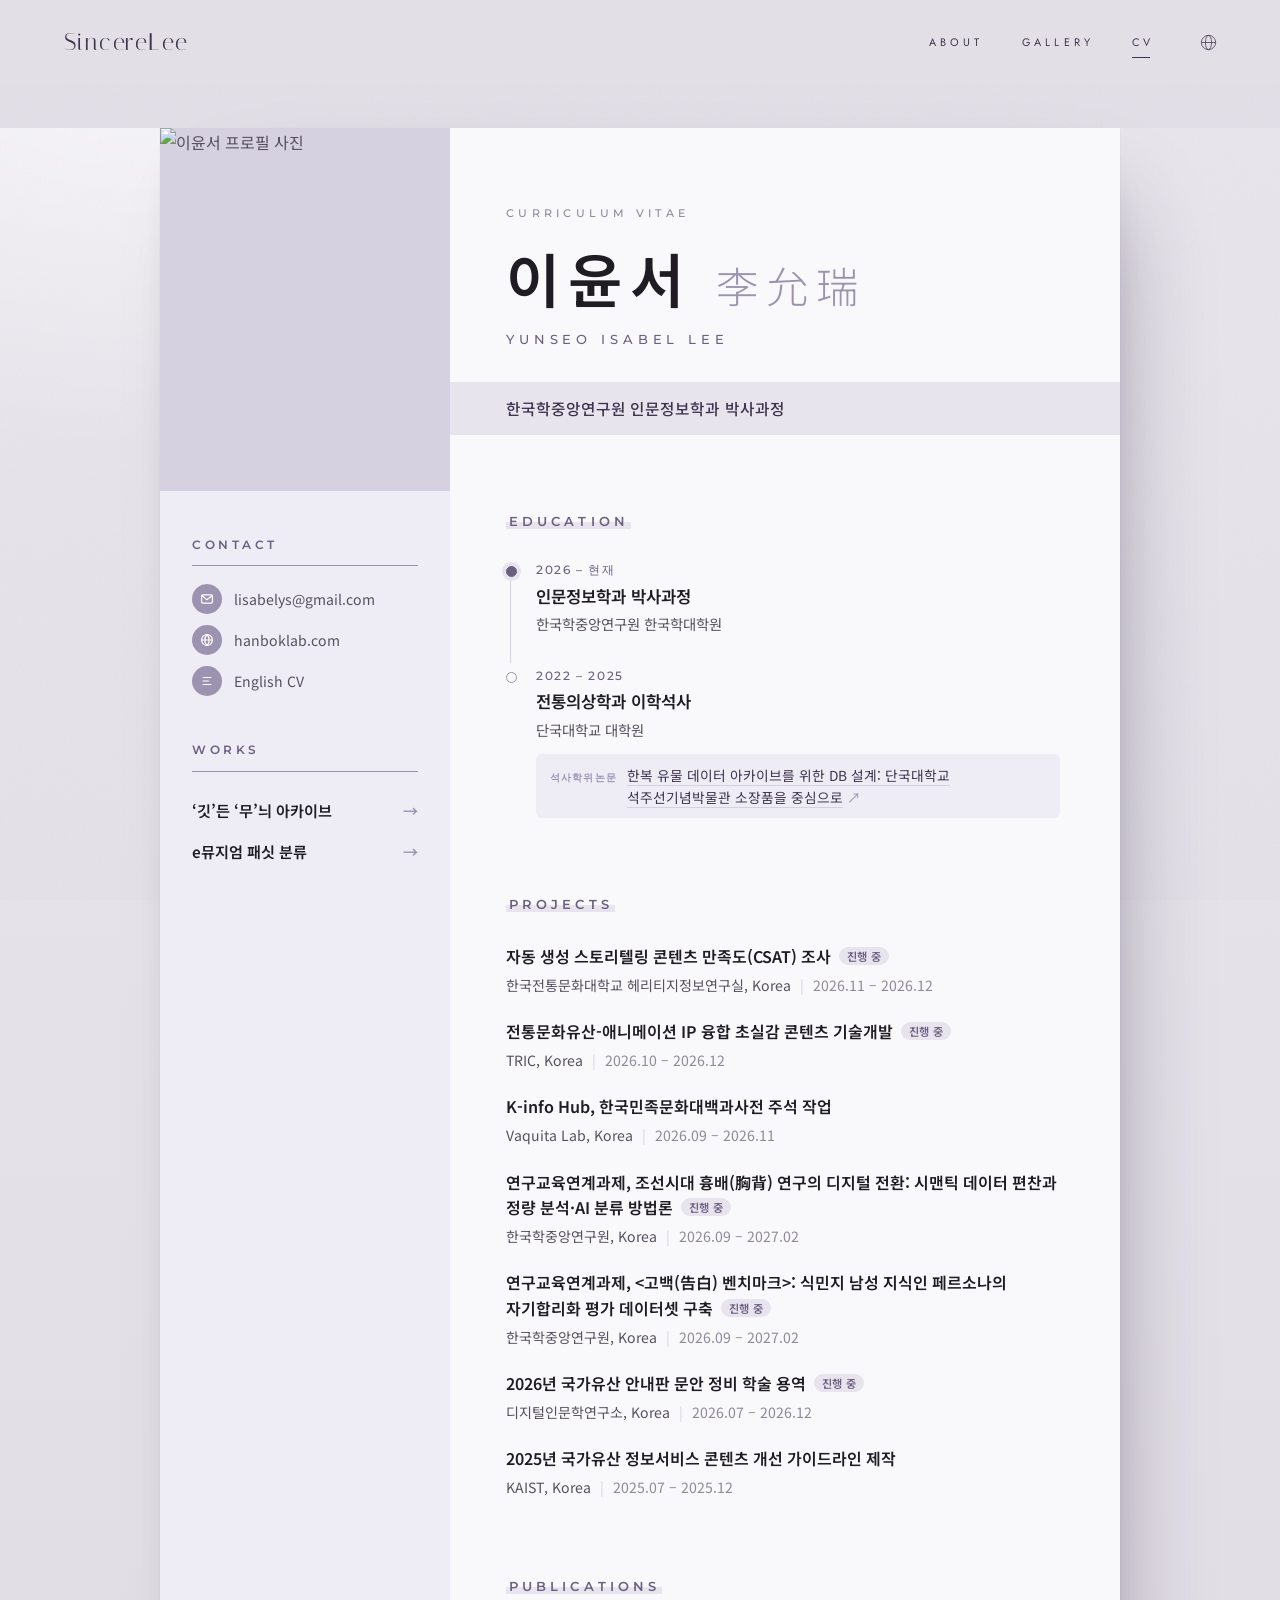
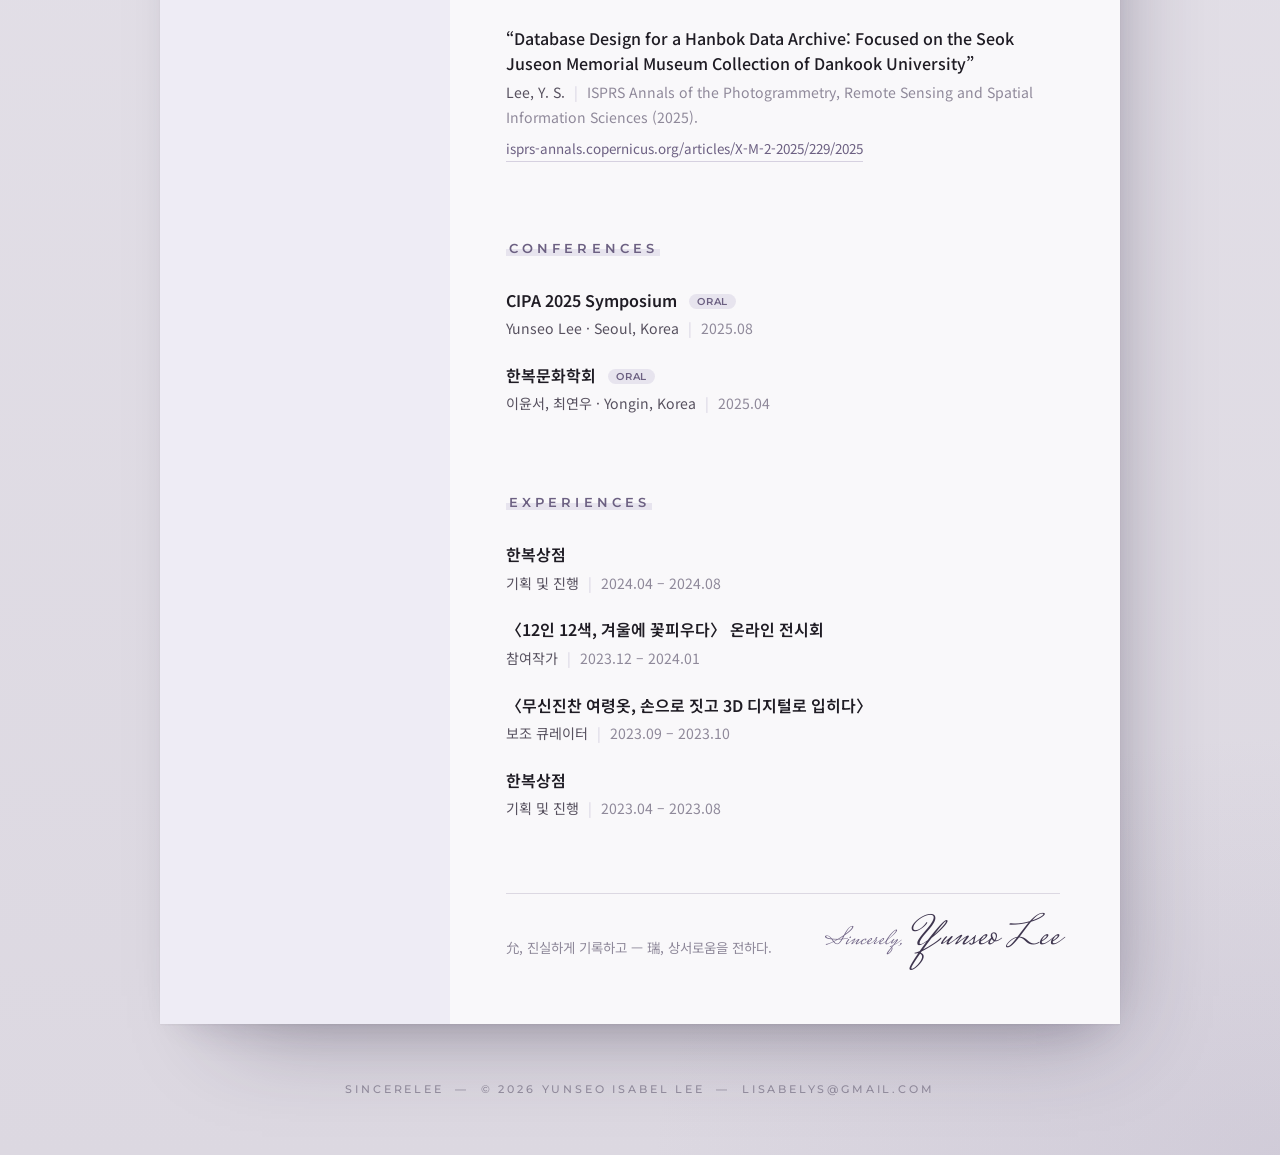
==== cv/index.html @ d9178bb2 "CV: add Education section; update English subtitle - New Education timeline above Projects on both C" ====
<!DOCTYPE html>
<html lang="ko">
<head>
  <meta charset="UTF-8">
  <meta name="viewport" content="width=device-width, initial-scale=1.0">
  <title>Yunseo Isabel Lee — CV</title>
  <link rel="preconnect" href="https://fonts.googleapis.com">
  <link rel="preconnect" href="https://fonts.gstatic.com" crossorigin>
  <link href="https://fonts.googleapis.com/css2?family=Italiana&family=Jost:wght@400;500&family=Montserrat:wght@500;600&family=Mrs+Saint+Delafield&family=Noto+Sans+KR:wght@300..700&family=Playfair+Display:wght@500&display=swap" rel="stylesheet">
  <link rel="stylesheet" href="https://cdn.jsdelivr.net/gh/orioncactus/pretendard@v1.3.9/dist/web/variable/pretendardvariable-dynamic-subset.min.css">
  <link rel="stylesheet" href="/assets/site-header.css?v=3">
  <link rel="stylesheet" href="/assets/lang-menu.css?v=2">
  <script src="/assets/site-header.js?v=2" defer></script>
  <style>
    /* ── Draft 8 · Ice Sheet ─────────────────────────────
       layout from 7 (sidebar, band, signature) · colour from 2: ICE #EEECF5 #9C93B1 #6C6082 #3E354E + mono ink · colour portrait
       framing from 2 (one sheet centred on a wall, breathing room left and right)
       Gothic type throughout; Korean + Hanja name leads (EN CV lives at /en/cv) */
    :root {
      --wall: #e3e0e8;
      --sheet: #f9f8fa;
      --frost: #eeecf5;
      --band: #e7e4ee;
      --mist: #d6d1e0;
      --haze: #9c93b1;
      --slate: #6c6082;
      --deep: #3e354e;
      --ink: #1f1c24;
      --text: #57515f;
      --muted: #8f899a;
      --line: #dcd8e2;
      --kr: "Pretendard Variable", Pretendard, "Noto Sans KR", "Apple SD Gothic Neo", "Malgun Gothic", sans-serif;
      --label: "Montserrat", "Pretendard Variable", Pretendard, sans-serif;
      --main-l: 56px;
      --main-r: 60px;
    }
    * { box-sizing: border-box; }
    html { -webkit-text-size-adjust: 100%; background: var(--wall); }
    body {
      margin: 0; min-height: 100vh;
      font-family: var(--kr); color: var(--text); line-height: 1.75;
      background:
        radial-gradient(1100px 700px at 12% -5%, rgba(255, 255, 255, 0.8), rgba(255, 255, 255, 0) 65%),
        radial-gradient(900px 600px at 100% 100%, rgba(156, 147, 177, 0.18), rgba(156, 147, 177, 0) 70%),
        linear-gradient(180deg, #e9e6ed 0%, #dcd8e1 100%);
      background-repeat: no-repeat;
      background-color: var(--wall);
      -webkit-font-smoothing: antialiased;
    }
    body::before { /* soft plaster grain */
      content: ""; position: fixed; inset: 0; z-index: 0; pointer-events: none;
      opacity: 0.3; mix-blend-mode: multiply;
      background-image: url("data:image/svg+xml,%3Csvg xmlns='http://www.w3.org/2000/svg' width='220' height='220'%3E%3Cfilter id='n'%3E%3CfeTurbulence type='fractalNoise' baseFrequency='.9' numOctaves='2' stitchTiles='stitch'/%3E%3CfeColorMatrix values='0 0 0 0 .55 0 0 0 0 .52 0 0 0 0 .6 0 0 0 .22 0'/%3E%3C/filter%3E%3Crect width='100%25' height='100%25' filter='url(%23n)'/%3E%3C/svg%3E");
    }
    a { color: inherit; text-decoration: none; }

    /* sheet */
    .sheet {
      position: relative; z-index: 1;
      max-width: 960px; margin: 128px auto 56px;
      background: var(--sheet);
      box-shadow:
        0 1px 2px rgba(31, 28, 36, 0.05),
        0 18px 40px -24px rgba(46, 38, 62, 0.22),
        30px 44px 90px -40px rgba(46, 38, 62, 0.38);
    }
    .grid { display: grid; grid-template-columns: 290px minmax(0, 1fr); }

    /* sidebar */
    .side { background: var(--frost); }
    .photo { margin: 0; background: var(--mist); overflow: hidden; }
    .photo img {
      display: block; width: 100%; aspect-ratio: 4 / 5;
      object-fit: cover; object-position: center 20%;
      filter: saturate(0.92);
      transition: transform .8s ease;
    }
    .photo:hover img { transform: scale(1.02); }
    .side-inner { padding: 44px 32px 56px; }
    .s-sec + .s-sec { margin-top: 44px; }
    .s-h {
      margin: 0 0 18px; padding-bottom: 10px;
      border-bottom: 1px solid var(--haze);
      font-family: var(--label); font-weight: 600; font-size: 0.74rem; letter-spacing: 0.3em; text-transform: uppercase; color: var(--slate);
    }
    .contact { list-style: none; margin: 0; padding: 0; }
    .contact li + li { margin-top: 11px; }
    .contact a { display: flex; align-items: center; gap: 12px; font-size: 0.88rem; color: var(--text); transition: color .2s ease; }
    .contact a:hover { color: var(--ink); }
    .ico { flex: 0 0 auto; width: 30px; height: 30px; border-radius: 50%; display: grid; place-items: center; background: var(--haze); color: #fff; transition: background .2s ease; }
    .contact a:hover .ico { background: var(--slate); }
    .ico svg { width: 14px; height: 14px; }

    .works { list-style: none; margin: 0; padding: 0; }
    .works a {
      display: flex; justify-content: space-between; align-items: center; gap: 12px;
      padding: 7px 0; font-size: 0.95rem; font-weight: 600; color: var(--ink);
    }
    .works a i { font-style: normal; color: var(--haze); transition: transform .2s ease, color .2s ease; }
    .works a:hover i { transform: translateX(4px); color: var(--slate); }

    .s-item + .s-item { margin-top: 18px; }
    .s-item h3 { margin: 0; font-size: 0.94rem; font-weight: 600; color: var(--ink); }
    .s-item p { margin: 0; font-size: 0.85rem; color: var(--text); }
    .s-item .sm { color: var(--muted); font-size: 0.82rem; }

    /* main */
    .main { padding: 76px var(--main-r) 64px var(--main-l); min-width: 0; }
    .kicker { margin: 0 0 20px; font-family: var(--label); font-weight: 500; font-size: 0.7rem; letter-spacing: 0.38em; text-transform: uppercase; color: var(--muted); }
    .name {
      margin: 0;
      display: flex; flex-wrap: wrap; align-items: baseline; column-gap: 0.4em;
      font-size: clamp(2.5rem, 4.6vw, 4.1rem); line-height: 1.15; letter-spacing: 0.14em;
    }
    .name span { display: inline-block; }
    .name .ko { font-weight: 600; color: var(--ink); }
    .name .hanja { font-family: "Noto Sans KR", var(--kr); font-weight: 300; font-size: 0.72em; letter-spacing: 0.18em; color: var(--haze); }
    .en { margin: 18px 0 0; font-family: var(--label); font-weight: 500; font-size: 0.8rem; letter-spacing: 0.38em; text-transform: uppercase; color: var(--slate); }
    .band {
      margin: 30px calc(-1 * var(--main-r)) 0 calc(-1 * var(--main-l));
      padding: 13px var(--main-r) 13px var(--main-l);
      background: var(--band);
      font-size: 0.98rem; font-weight: 500; letter-spacing: 0.06em; color: var(--deep);
    }

    .m-sec { margin-top: 60px; }
    .m-h { margin: 0 0 24px; }
    .m-h span {
      font-family: var(--label); font-weight: 600; font-size: 0.8rem; letter-spacing: 0.32em; text-transform: uppercase; color: var(--slate);
      background: linear-gradient(transparent 55%, var(--band) 55%);
      padding: 0 2px 0 3px;
    }
    .entry + .entry { margin-top: 22px; }
    .entry h3 { margin: 0; font-size: 1rem; font-weight: 600; line-height: 1.6; color: var(--ink); word-break: keep-all; }
    .entry .meta { margin: 3px 0 0; font-size: 0.88rem; color: var(--muted); }
    .entry .meta b { font-weight: 400; color: var(--text); }
    .entry .meta i { font-style: normal; margin: 0 9px; color: var(--mist); }
    .entry.now h3::after, .entry .tag {
      margin-left: 8px; padding: 1px 8px; border-radius: 999px;
      background: var(--band); color: var(--slate);
      font-size: 0.7rem; font-weight: 600; letter-spacing: 0.02em; vertical-align: 2px;
    }
    .entry.now h3::after { content: "진행 중"; }
    .entry .tag { font-family: var(--label); letter-spacing: 0.08em; text-transform: uppercase; font-size: 0.64rem; }
    .entry .pt { font-weight: 500; }
    .entry .link {
      display: inline-block; margin-top: 8px; font-size: 0.84rem; color: var(--slate);
      border-bottom: 1px solid var(--mist); overflow-wrap: anywhere;
      transition: color .2s ease, border-color .2s ease;
    }
    .entry .link:hover { color: var(--deep); border-bottom-color: var(--deep); }

    /* education: a quiet timeline — year label, degree, school, thesis */
    .edu { margin: 0; padding: 0; list-style: none; }
    .edu-item { position: relative; padding: 0 0 30px 30px; }
    .edu-item:last-child { padding-bottom: 0; }
    .edu-item::before { /* dot */
      content: ""; position: absolute; left: 0; top: 5px;
      width: 9px; height: 9px; border-radius: 50%;
      background: var(--sheet); border: 1.5px solid var(--haze);
    }
    .edu-item.now::before { background: var(--slate); border-color: var(--slate); box-shadow: 0 0 0 4px var(--band); }
    .edu-item:not(:last-child)::after { /* rail to the next dot */
      content: ""; position: absolute; left: 4px; top: 19px; bottom: 4px; width: 1px; background: var(--mist);
    }
    .edu-yr { margin: 0; font-family: var(--label); font-weight: 500; font-size: 0.72rem; letter-spacing: 0.14em; line-height: 1.6; color: var(--slate); }
    .edu-item h3 { margin: 4px 0 0; font-size: 1.04rem; font-weight: 600; line-height: 1.55; color: var(--ink); word-break: keep-all; }
    .edu-item .school { margin: 2px 0 0; font-size: 0.9rem; color: var(--text); }
    .edu-item .thesis {
      display: flex; align-items: baseline; gap: 10px;
      margin: 12px 0 0; padding: 10px 14px; border-radius: 6px;
      background: var(--frost); font-size: 0.86rem; line-height: 1.6;
    }
    .edu-item .thesis small {
      flex: none; font-family: var(--label); font-weight: 600; font-size: 0.6rem; letter-spacing: 0.12em; text-transform: uppercase; color: var(--haze);
    }
    .edu-item .thesis a {
      color: var(--deep); word-break: keep-all; overflow-wrap: anywhere;
      text-decoration: underline; text-decoration-color: var(--mist); text-decoration-thickness: 1px; text-underline-offset: 4px;
      transition: color .2s ease, text-decoration-color .2s ease;
    }
    .edu-item .thesis a:hover { color: var(--ink); text-decoration-color: var(--deep); }
    .edu-item .thesis a i { display: inline-block; font-style: normal; margin-left: 4px; color: var(--haze); }

    .sign {
      display: flex; justify-content: space-between; align-items: flex-end; gap: 20px; flex-wrap: wrap;
      margin-top: 72px; padding-top: 24px; border-top: 1px solid var(--line);
    }
    .sign p { margin: 0; font-size: 0.84rem; color: var(--muted); }
    .script { font-family: "Mrs Saint Delafield", cursive; font-size: 2.6rem; line-height: 1; color: var(--deep); }
    .script small { margin-right: 8px; font-size: 0.6em; color: var(--slate); }

    .footer {
      position: relative; z-index: 1; padding: 0 24px 56px; text-align: center;
      font-family: var(--label); font-size: 0.68rem; font-weight: 500; letter-spacing: 0.26em; text-transform: uppercase; color: var(--muted);
    }
    .footer a:hover { color: var(--ink); }

    @media (prefers-reduced-motion: no-preference) {
      .sheet { animation: lift 1s cubic-bezier(.2,.7,.2,1) both; }
      .name span, .en, .band { animation: rise .9s cubic-bezier(.2,.7,.2,1) both; }
      .name .ko { animation-delay: .25s; }
      .name .hanja { animation-delay: .33s; }
      .en { animation-delay: .41s; }
      .band { animation-delay: .49s; }
      @keyframes lift { from { opacity: 0; transform: translateY(24px); } to { opacity: 1; transform: none; } }
      @keyframes rise { from { opacity: 0; transform: translateY(14px); } to { opacity: 1; transform: none; } }
    }

    @media (max-width: 1100px) {
      .sheet { margin-left: 32px; margin-right: 32px; }
      .grid { grid-template-columns: 270px minmax(0, 1fr); }
      :root { --main-l: 44px; --main-r: 44px; }
    }
    @media (max-width: 820px) {
      :root { --main-l: 24px; --main-r: 24px; }
      .sheet { margin: 80px 0 40px; box-shadow: none; }
      .grid { display: flex; flex-direction: column; }
      .side, .main { display: contents; }
      .photo {
        order: 1; overflow: visible;
        padding: 28px 24px 0;
        background: linear-gradient(var(--frost) 0 92px, transparent 92px);
      }
      .photo img {
        width: clamp(132px, 34vw, 200px); aspect-ratio: 4 / 5;
        border: 4px solid #fff;
        box-shadow: 0 16px 32px -18px rgba(46, 38, 62, 0.5);
      }
      .photo:hover img { transform: none; }
      .hero { order: 2; padding: 26px 24px 0; }
      .m-sec { order: 3; padding: 0 24px; margin-top: 52px; }
      .side-inner { order: 4; margin-top: 56px; padding: 44px 24px 48px; background: var(--frost); }
      .sign { order: 5; margin: 0 24px 48px; }
    }
    @media (max-width: 560px) {
      .en { letter-spacing: 0.26em; }
      .band { font-size: 0.9rem; letter-spacing: 0.02em; }
      .entry .meta i { margin: 0 6px; }
      .edu-item .thesis { flex-direction: column; gap: 2px; }
      .script { font-size: 2.3rem; }
    }
    @media print {
      .nav, body::before { display: none; }
      body { background: #fff; }
      .sheet { margin: 0; box-shadow: none; }
    }
  </style>
</head>
<body>
  <nav class="nav theme-ice" id="nav" aria-label="주 메뉴">
    <a class="brand" href="/">SincereLee</a>
    <div class="nav-links">
      <a href="/#about">About</a>
      <a href="/gallery">Gallery</a>
      <a href="/cv" aria-current="page">CV</a>
      <div class="lang" id="lang">
        <button class="lang-btn" type="button" aria-haspopup="true" aria-expanded="false" aria-controls="langMenu" aria-label="언어 선택" title="언어 선택"><svg viewBox="0 0 20 20" fill="none" stroke="currentColor" stroke-width=".9" aria-hidden="true"><circle cx="10" cy="10" r="8.4"/><ellipse cx="10" cy="10" rx="3.6" ry="8.4"/><path d="M1.6 10h16.8"/></svg></button>
        <ul class="lang-menu" id="langMenu">
          <li><a href="/cv" lang="ko" hreflang="ko" aria-current="page">한국어<span class="dot" aria-hidden="true"></span></a></li>
          <li><a href="/en/cv" lang="en" hreflang="en">English</a></li>
        </ul>
      </div>
    </div>
  </nav>

  <main class="sheet">
    <div class="grid">
      <aside class="side">
        <figure class="photo"><img src="https://isabel.co.kr/profile.jpg" alt="이윤서 프로필 사진"></figure>

        <div class="side-inner">
          <section class="s-sec">
            <h2 class="s-h">Contact</h2>
            <ul class="contact">
              <li><a href="mailto:lisabelys@gmail.com">
                <span class="ico"><svg viewBox="0 0 16 16" fill="none" stroke="currentColor" stroke-width="1.4"><rect x="1.8" y="3.4" width="12.4" height="9.2" rx="1.4"/><path d="m2.4 4.4 5.6 4.4 5.6-4.4"/></svg></span>
                lisabelys@gmail.com</a></li>
              <li><a href="https://hanboklab.com/">
                <span class="ico"><svg viewBox="0 0 16 16" fill="none" stroke="currentColor" stroke-width="1.4"><circle cx="8" cy="8" r="6.2"/><path d="M1.8 8h12.4M8 1.8c1.8 1.9 2.6 3.9 2.6 6.2S9.8 12.3 8 14.2C6.2 12.3 5.4 10.3 5.4 8S6.2 3.7 8 1.8Z"/></svg></span>
                hanboklab.com</a></li>
              <li><a href="/en/cv">
                <span class="ico"><svg viewBox="0 0 16 16" fill="none" stroke="currentColor" stroke-width="1.4"><path d="M3 4h10M3 8h7M3 12h10"/></svg></span>
                English CV</a></li>
            </ul>
          </section>

          <section class="s-sec">
            <h2 class="s-h">Works</h2>
            <ul class="works">
              <li><a href="http://edu-omekas02.alab.kr/s/gitmu/page/about">‘깃’든 ‘무’늬 아카이브 <i>→</i></a></li>
              <li><a href="/emuseum-facet">e뮤지엄 패싯 분류 <i>→</i></a></li>
            </ul>
          </section>
        </div>
      </aside>

      <div class="main">
        <header class="hero">
          <p class="kicker">Curriculum Vitae</p>
          <h1 class="name"><span class="ko">이윤서</span><span class="hanja">李允瑞</span></h1>
          <p class="en">Yunseo Isabel Lee</p>
          <p class="band">한국학중앙연구원 인문정보학과 박사과정</p>
        </header>

        <section class="m-sec">
          <h2 class="m-h"><span>Education</span></h2>
          <ol class="edu">
            <li class="edu-item" data-period="2026-01/">
              <p class="edu-yr">2026 – 현재</p>
              <h3>인문정보학과 박사과정</h3>
              <p class="school">한국학중앙연구원 한국학대학원</p>
            </li>
            <li class="edu-item">
              <p class="edu-yr">2022 – 2025</p>
              <h3>전통의상학과 이학석사</h3>
              <p class="school">단국대학교 대학원</p>
              <p class="thesis"><small>석사학위논문</small><a href="https://www.riss.kr/link?id=T17183184">한복 유물 데이터 아카이브를 위한 DB 설계: 단국대학교 석주선기념박물관 소장품을 <span style="white-space:nowrap">중심으로<i>↗</i></span></a></p>
            </li>
          </ol>
        </section>

        <section class="m-sec">
          <h2 class="m-h"><span>Projects</span></h2>
          <div class="entry" data-period="2026-11/2026-12">
            <h3>자동 생성 스토리텔링 콘텐츠 만족도(CSAT) 조사</h3>
            <p class="meta"><b>한국전통문화대학교 헤리티지정보연구실, Korea</b><i>|</i>2026.11 – 2026.12</p>
          </div>
          <div class="entry" data-period="2026-10/2026-12">
            <h3>전통문화유산-애니메이션 IP 융합 초실감 콘텐츠 기술개발</h3>
            <p class="meta"><b>TRIC, Korea</b><i>|</i>2026.10 – 2026.12</p>
          </div>
          <div class="entry" data-period="2026-09/2026-11">
            <h3>K-info Hub, 한국민족문화대백과사전 주석 작업</h3>
            <p class="meta"><b>Vaquita Lab, Korea</b><i>|</i>2026.09 – 2026.11</p>
          </div>
          <div class="entry" data-period="2026-09/2027-02">
            <h3>연구교육연계과제, 조선시대 흉배(胸背) 연구의 디지털 전환: 시맨틱 데이터 편찬과 정량 <span style="white-space:nowrap">분석·AI</span> 분류 방법론</h3>
            <p class="meta"><b>한국학중앙연구원, Korea</b><i>|</i>2026.09 – 2027.02</p>
          </div>
          <div class="entry" data-period="2026-09/2027-02">
            <h3>연구교육연계과제, &lt;고백(告白) 벤치마크&gt;: 식민지 남성 지식인 페르소나의 자기합리화 평가 데이터셋 구축</h3>
            <p class="meta"><b>한국학중앙연구원, Korea</b><i>|</i>2026.09 – 2027.02</p>
          </div>
          <div class="entry" data-period="2026-07/2026-12">
            <h3>2026년 국가유산 안내판 문안 정비 학술 용역</h3>
            <p class="meta"><b>디지털인문학연구소, Korea</b><i>|</i>2026.07 – 2026.12</p>
          </div>
          <div class="entry" data-period="2025-07/2025-12">
            <h3>2025년 국가유산 정보서비스 콘텐츠 개선 가이드라인 제작</h3>
            <p class="meta"><b>KAIST, Korea</b><i>|</i>2025.07 – 2025.12</p>
          </div>
        </section>

        <section class="m-sec">
          <h2 class="m-h"><span>Publications</span></h2>
          <div class="entry">
            <h3 class="pt">“Database Design for a Hanbok Data Archive: Focused on the Seok Juseon Memorial Museum Collection of Dankook University”</h3>
            <p class="meta"><b>Lee, Y. S.</b><i>|</i>ISPRS Annals of the Photogrammetry, Remote Sensing and Spatial Information Sciences (2025).</p>
            <a class="link" href="https://isprs-annals.copernicus.org/articles/X-M-2-2025/229/2025/isprs-annals-X-M-2-2025-229-2025.html">isprs-annals.copernicus.org/<wbr>articles/<wbr>X-M-2-2025/<wbr>229/<wbr>2025</a>
          </div>
        </section>

        <section class="m-sec">
          <h2 class="m-h"><span>Conferences</span></h2>
          <div class="entry">
            <h3>CIPA 2025 Symposium <span class="tag">Oral</span></h3>
            <p class="meta"><b>Yunseo Lee · Seoul, Korea</b><i>|</i>2025.08</p>
          </div>
          <div class="entry">
            <h3>한복문화학회 <span class="tag">Oral</span></h3>
            <p class="meta"><b>이윤서, 최연우 · Yongin, Korea</b><i>|</i>2025.04</p>
          </div>
        </section>

        <section class="m-sec">
          <h2 class="m-h"><span>Experiences</span></h2>
          <div class="entry">
            <h3>한복상점</h3>
            <p class="meta"><b>기획 및 진행</b><i>|</i>2024.04 – 2024.08</p>
          </div>
          <div class="entry">
            <h3>〈12인 12색, 겨울에 꽃피우다〉 온라인 전시회</h3>
            <p class="meta"><b>참여작가</b><i>|</i>2023.12 – 2024.01</p>
          </div>
          <div class="entry">
            <h3>〈무신진찬 여령옷, 손으로 짓고 3D 디지털로 입히다〉</h3>
            <p class="meta"><b>보조 큐레이터</b><i>|</i>2023.09 – 2023.10</p>
          </div>
          <div class="entry">
            <h3>한복상점</h3>
            <p class="meta"><b>기획 및 진행</b><i>|</i>2023.04 – 2023.08</p>
          </div>
        </section>

        <div class="sign">
          <p>允, 진실하게 기록하고 — 瑞, 상서로움을 전하다.</p>
          <span class="script"><small>Sincerely,</small>Yunseo Lee</span>
        </div>
      </div>
    </div>
  </main>

  <footer class="footer">SincereLee &nbsp;—&nbsp; © 2026 Yunseo Isabel Lee &nbsp;—&nbsp; <a href="mailto:lisabelys@gmail.com">lisabelys@gmail.com</a></footer>

  <script>
    // data-period="YYYY-MM/YYYY-MM" (end left blank = Present).
    // Marks an entry "진행 중" when this month falls inside its period.
    (function () {
      var d = new Date(), now = d.getFullYear() * 12 + d.getMonth();
      function ym(s) { var p = s.split('-'); return +p[0] * 12 + (+p[1] - 1); }
      document.querySelectorAll('[data-period]').forEach(function (el) {
        var p = el.getAttribute('data-period').split('/');
        var start = ym(p[0]), end = p[1] ? ym(p[1]) : Infinity;
        if (start <= now && now <= end) el.classList.add('now');
      });
    })();
  </script>
</body>
</html>
---- assets/site-header.css ----
/* Site header — identical on every page: the same type (Italiana name, Jost menu), the same size,
   and the name, About · Gallery · CV and the globe (assets/lang-menu.css) in the same places.
   Only the colours follow the page:
     default       home: clear over the hero photos, white glass once they have scrolled past
     .theme-night  gallery: clear at first, navy glass once scrolled, cream lettering
     .theme-ice    CV: the CV's lavender bar throughout (no rule beneath), plum lettering
   .is-scrolled is set by assets/site-header.js. */
.nav {
  --h-ink: #161412;
  --h-glass: rgba(255, 255, 255, .9);
  --h-line: rgba(22, 20, 18, .14);
  --h-pad: clamp(20px, 5vw, 80px);
  --h-ease: cubic-bezier(.22, .61, .36, 1);
  position: fixed; inset: 0 0 auto; z-index: 50;
  display: flex; justify-content: space-between; align-items: center; gap: 24px;
  padding: 26px var(--h-pad);
  color: var(--h-ink);
  border-bottom: 1px solid transparent;
  transition: padding .5s var(--h-ease), background-color .5s var(--h-ease), border-color .5s var(--h-ease), color .5s var(--h-ease);
}
.nav.is-scrolled {
  padding-top: 14px; padding-bottom: 14px;
  background: var(--h-glass);
  -webkit-backdrop-filter: blur(14px) saturate(1.1); backdrop-filter: blur(14px) saturate(1.1);
  border-bottom-color: var(--h-line);
}
.nav a { color: inherit; text-decoration: none; }
.nav .brand {
  font-family: "Italiana", "Cormorant Garamond", Georgia, serif; font-weight: 400;
  font-size: 1.5rem; line-height: 1; letter-spacing: .06em;
  transition: opacity .5s var(--h-ease);
}
/* the home hero already shows the name, so the header's appears once the hero has scrolled past */
.nav.has-hero:not(.is-scrolled) .brand { opacity: 0; pointer-events: none; }
.nav-links { display: flex; align-items: center; gap: clamp(18px, 3vw, 44px); }
.nav-links a {
  position: relative; padding: 6px 0;
  font-family: "Jost", "Pretendard Variable", Pretendard, sans-serif; font-weight: 400;
  font-size: .68rem; line-height: 1.85; letter-spacing: .38em; text-transform: uppercase;
}
.nav-links a::after {
  content: ""; position: absolute; left: 0; right: .38em; bottom: 0; height: 1px; background: currentColor;
  transform: scaleX(0); transform-origin: right; transition: transform .6s var(--h-ease);
}
.nav-links a:hover::after, .nav-links a:focus-visible::after, .nav-links a[aria-current="page"]::after { transform: scaleX(1); transform-origin: left; }

/* gallery: navy glass, cream lettering */
.nav.theme-night {
  --h-ink: #f4efe7; --h-glass: rgba(11, 20, 36, .8); --h-line: rgba(198, 198, 232, .16);
  --lm-ink: #f4efe7; --lm-bg: rgba(21, 35, 59, .97); --lm-line: rgba(198, 198, 232, .16); --lm-hover: rgba(198, 198, 232, .12); --lm-shadow: rgba(0, 0, 0, .55);
}
/* CV: the lavender bar is there from the start; no rule beneath */
.nav.theme-ice {
  --h-ink: #3e354e; --h-glass: rgba(227, 224, 232, .72); --h-line: transparent;
  --lm-ink: #3e354e; --lm-bg: rgba(249, 248, 250, .97); --lm-line: rgba(62, 53, 78, .12); --lm-hover: #e7e4ee; --lm-shadow: rgba(46, 38, 62, .3);
  background: var(--h-glass);
  -webkit-backdrop-filter: blur(10px); backdrop-filter: blur(10px);
}

@media (max-width: 820px) {
  .nav { padding: 20px var(--h-pad); }
  /* on the home page the header sits over the hero photo at first */
  .nav.has-hero:not(.is-scrolled) { color: #fff; text-shadow: 0 1px 10px rgba(22, 20, 18, .35); }
}
@media (max-width: 520px) {
  .nav-links { gap: 16px; }
  .nav-links a { font-size: .62rem; letter-spacing: .26em; }
  .nav .brand { font-size: 1.2rem; }
}
@media (prefers-reduced-motion: reduce) {
  .nav, .nav .brand, .nav-links a::after { transition-duration: .01ms !important; }
}
@media print {
  .nav { display: none; }
}
---- assets/lang-menu.css ----
/* Language menu — the hairline globe and its dropdown, used in every page's header.
   Each page sets the menu's colours on its .nav with --lm-ink, --lm-bg, --lm-line, --lm-hover and --lm-shadow. */
.lang { position: relative; display: flex; align-items: center; }
.lang-btn { display: grid; place-items: center; width: 30px; height: 30px; margin: -6px -7px -6px 0; padding: 0; border: 0; background: none; color: inherit; cursor: pointer; }
.lang-btn svg { width: 17px; height: 17px; transition: transform .6s cubic-bezier(.22, .61, .36, 1); }
.lang-btn:hover svg, .lang.is-open .lang-btn svg { transform: rotate(-20deg); }
.lang-menu {
  position: absolute; top: calc(100% + 14px); right: -12px; z-index: 1; min-width: 140px;
  margin: 0; padding: 8px 0; list-style: none;
  background: var(--lm-bg, rgba(255, 255, 255, .97)); border: 1px solid var(--lm-line, rgba(22, 20, 18, .14));
  box-shadow: 0 18px 40px -24px var(--lm-shadow, rgba(22, 20, 18, .35));
  color: var(--lm-ink, #161412); text-shadow: none;
  opacity: 0; visibility: hidden; transform: translateY(-6px);
  transition: opacity .35s cubic-bezier(.22, .61, .36, 1), transform .35s cubic-bezier(.22, .61, .36, 1), visibility 0s linear .35s;
}
.lang.is-open .lang-menu { opacity: 1; visibility: visible; transform: none; transition: opacity .35s cubic-bezier(.22, .61, .36, 1), transform .35s cubic-bezier(.22, .61, .36, 1), visibility 0s; }
.nav-links .lang-menu a {
  display: flex; align-items: center; justify-content: space-between; gap: 18px;
  padding: 9px 18px; border: 0;
  font-family: "Pretendard Variable", Pretendard, "Noto Sans KR", "Apple SD Gothic Neo", sans-serif;
  font-size: .82rem; font-weight: 400; line-height: 1.6; letter-spacing: .04em; text-transform: none;
  color: inherit; transition: background-color .3s ease;
}
.nav-links .lang-menu a::after { content: none; }
.nav-links .lang-menu a:hover, .nav-links .lang-menu a:focus-visible { background: var(--lm-hover, #ebe2d7); color: inherit; outline: none; }
.lang-menu .dot { width: 5px; height: 5px; border-radius: 50%; background: currentColor; }
@media (prefers-reduced-motion: reduce) {
  .lang-btn svg, .lang-menu { transition-duration: .01ms !important; }
}
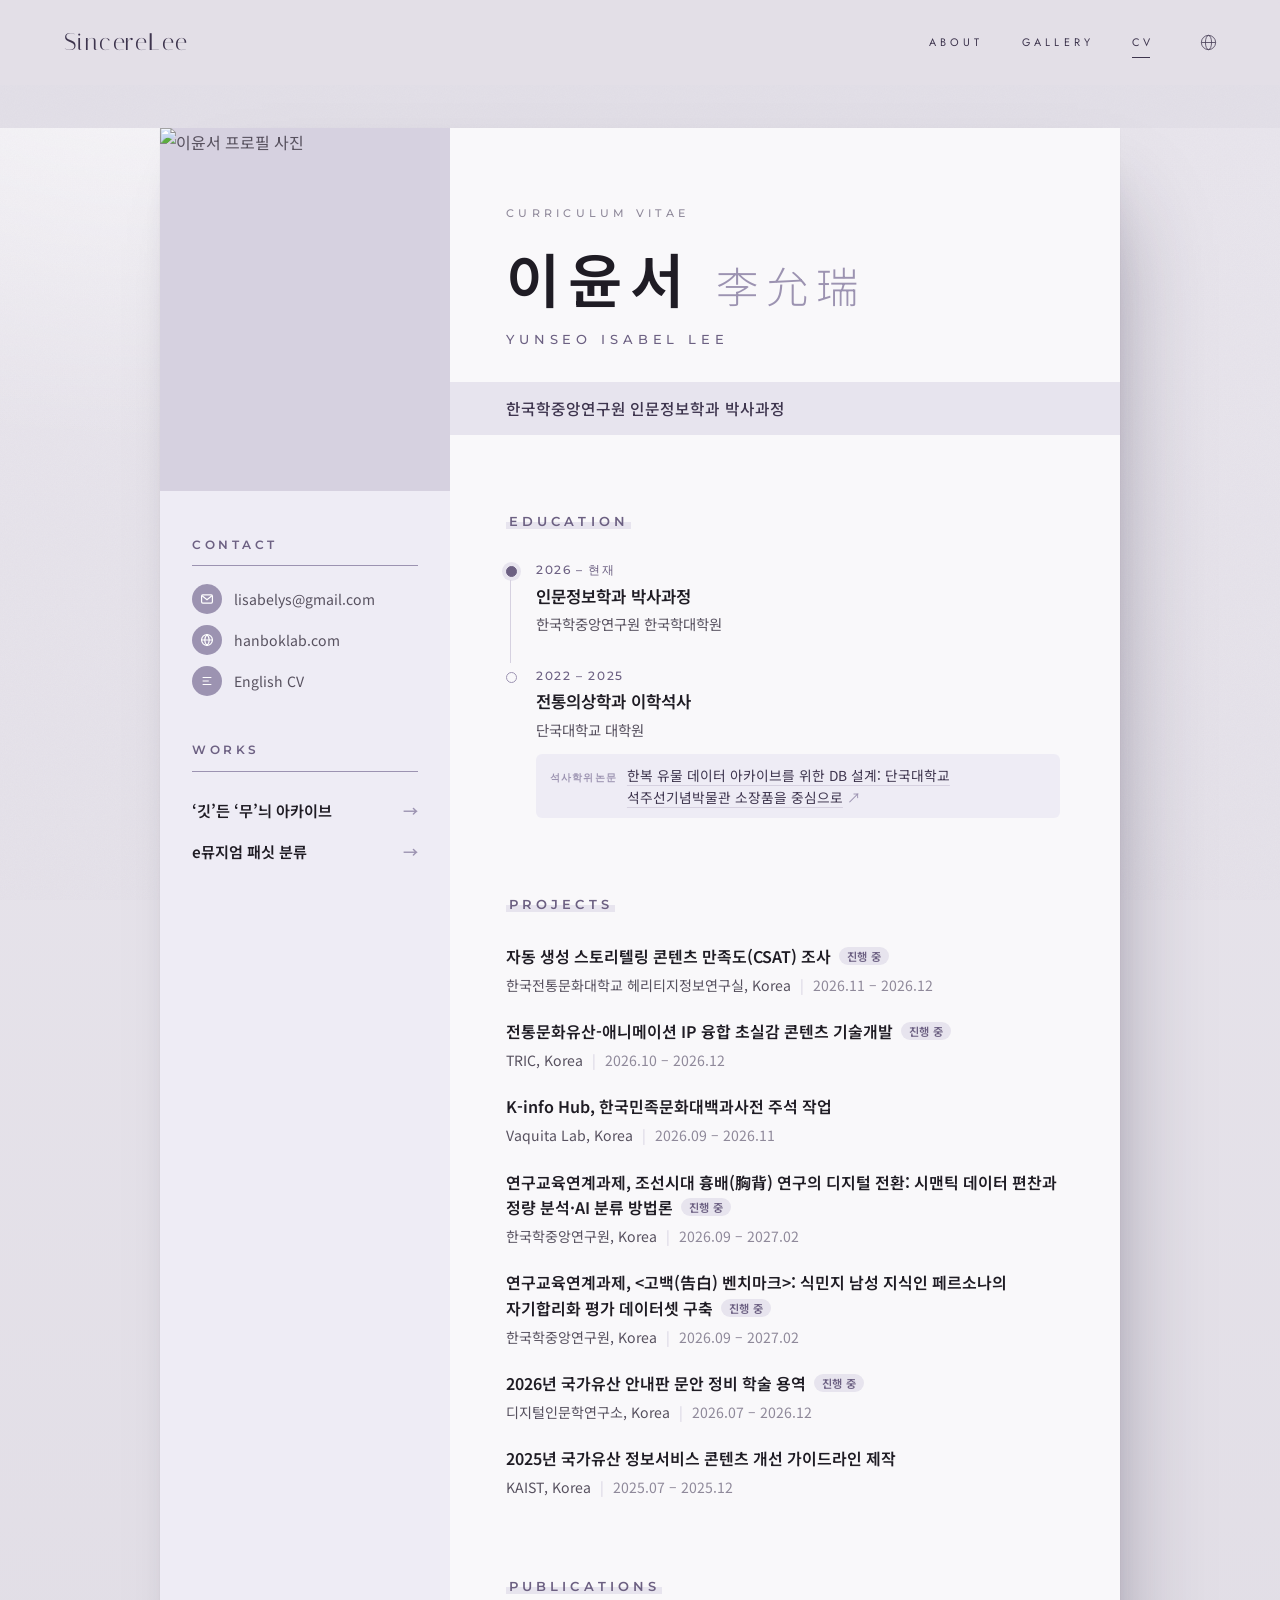
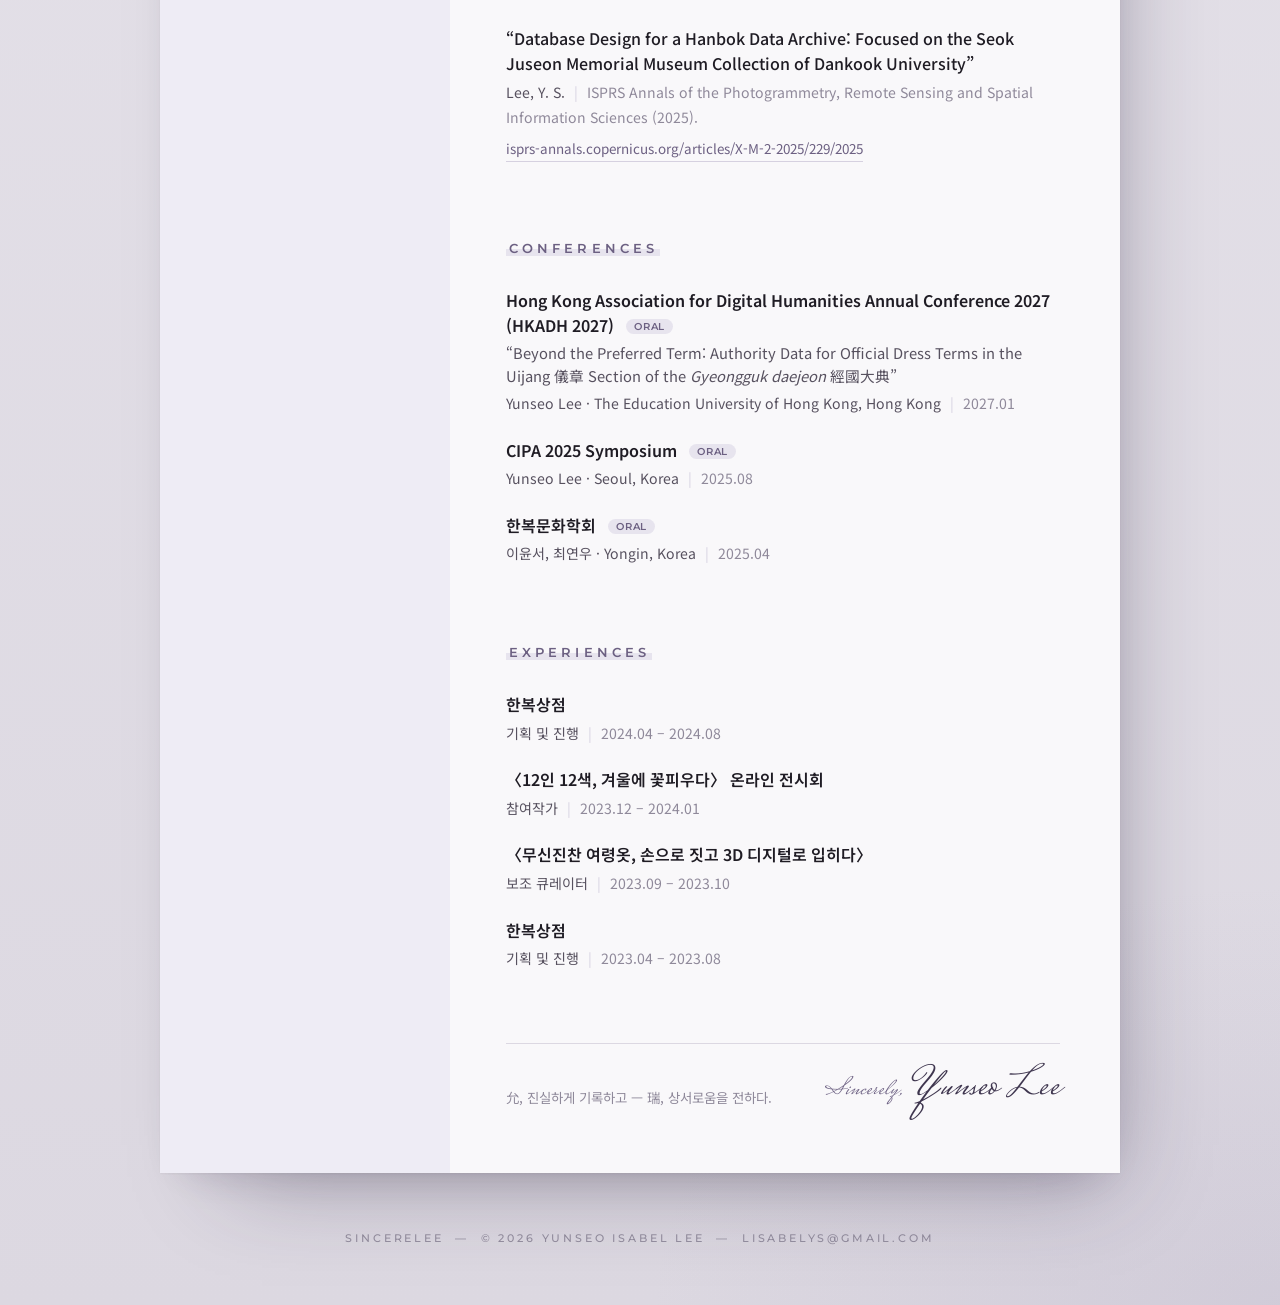
==== commit ed3503ea: "CV: add HKADH 2027 oral presentation to Conferences Lists the accepted paper "Beyond the Preferred T" ====
--- a/cv/index.html
+++ b/cv/index.html
@@ -143,6 +143,8 @@
     .entry.now h3::after { content: "진행 중"; }
     .entry .tag { font-family: var(--label); letter-spacing: 0.08em; text-transform: uppercase; font-size: 0.64rem; }
     .entry .pt { font-weight: 500; }
+    .entry .paper { margin: 2px 0 0; font-size: 0.92rem; line-height: 1.6; color: var(--text); word-break: keep-all; }
+    .entry .paper em { font-style: italic; }
     .entry .link {
       display: inline-block; margin-top: 8px; font-size: 0.84rem; color: var(--slate);
       border-bottom: 1px solid var(--mist); overflow-wrap: anywhere;
@@ -364,6 +366,11 @@
         <section class="m-sec">
           <h2 class="m-h"><span>Conferences</span></h2>
           <div class="entry">
+            <h3>Hong Kong Association for Digital Humanities Annual Conference 2027 (HKADH 2027) <span class="tag">Oral</span></h3>
+            <p class="paper">“Beyond the Preferred Term: Authority Data for Official Dress Terms in the Uijang 儀章 Section of the <em>Gyeongguk daejeon</em> 經國大典”</p>
+            <p class="meta"><b>Yunseo Lee · The Education University of Hong Kong, Hong Kong</b><i>|</i>2027.01</p>
+          </div>
+          <div class="entry">
             <h3>CIPA 2025 Symposium <span class="tag">Oral</span></h3>
             <p class="meta"><b>Yunseo Lee · Seoul, Korea</b><i>|</i>2025.08</p>
           </div>
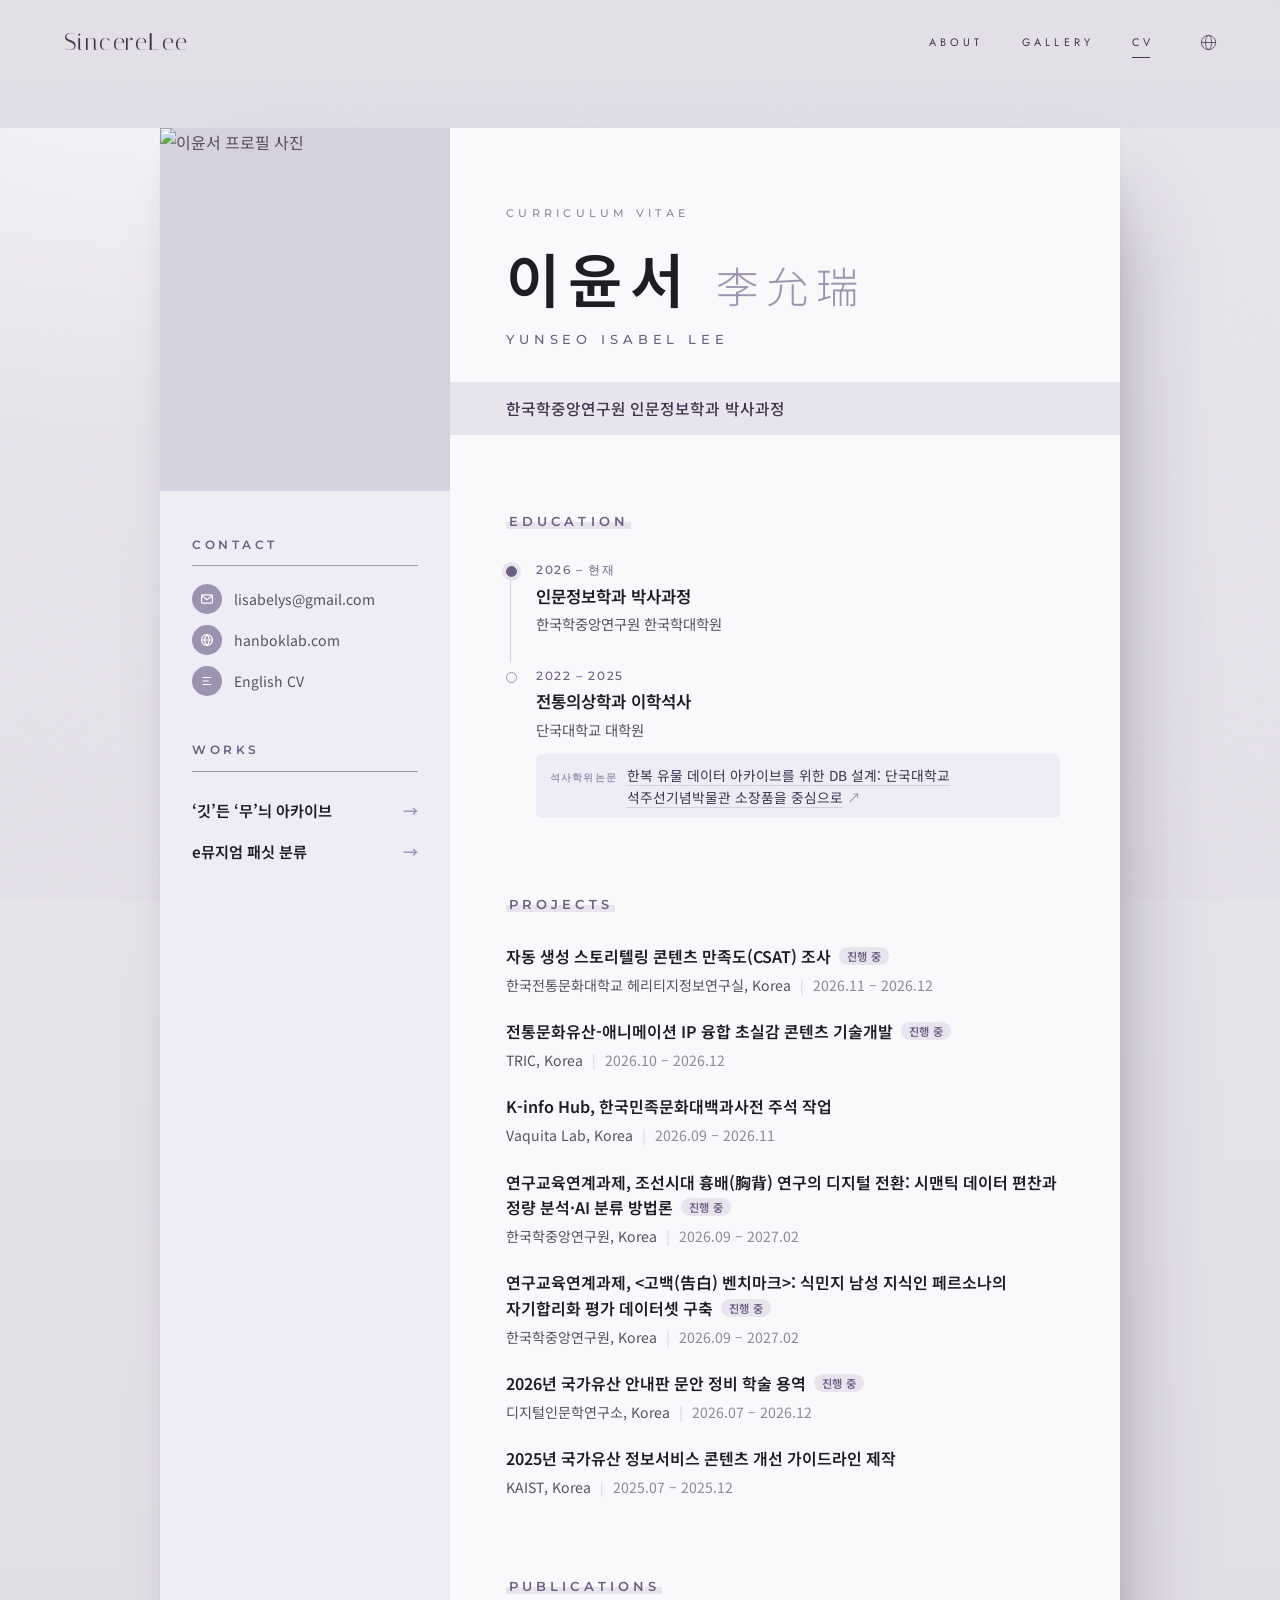
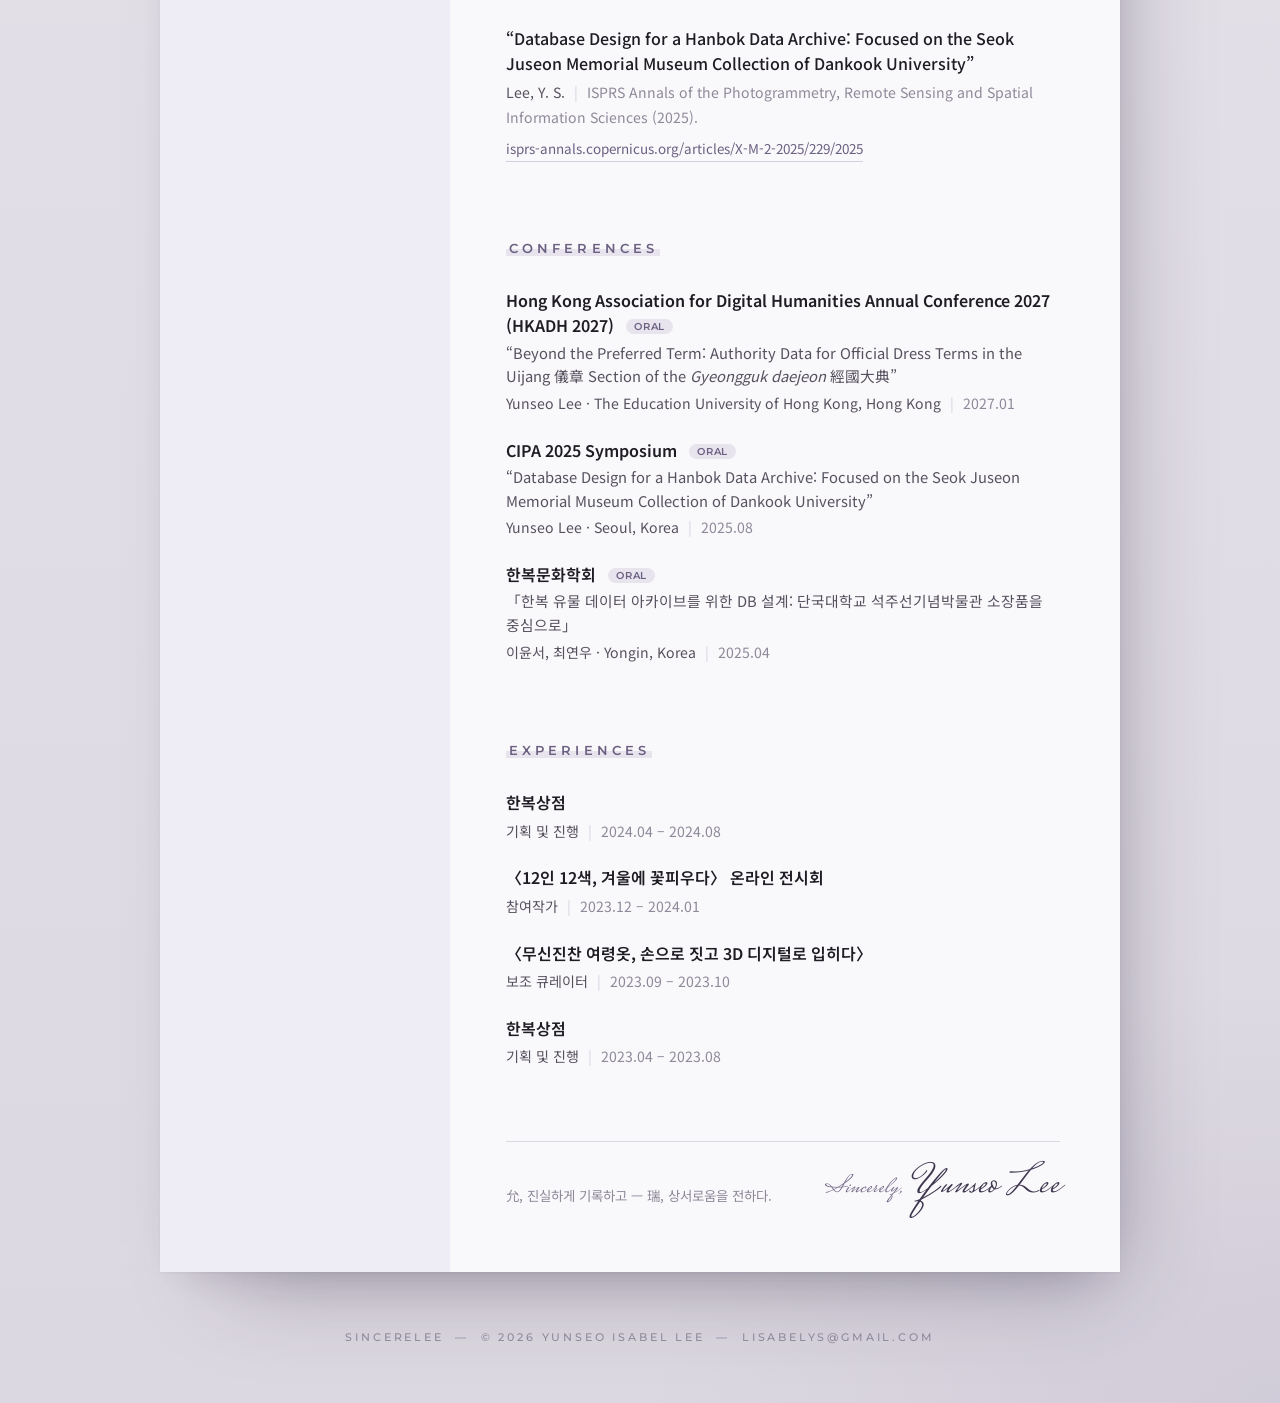
==== commit 068c6d56: "CV: show presented paper titles for CIPA 2025 and 한복문화학회 Co-Authored-By: Claude Opus 5.5 <noreply@an" ====
--- a/cv/index.html
+++ b/cv/index.html
@@ -372,10 +372,12 @@
           </div>
           <div class="entry">
             <h3>CIPA 2025 Symposium <span class="tag">Oral</span></h3>
+            <p class="paper">“Database Design for a Hanbok Data Archive: Focused on the Seok Juseon Memorial Museum Collection of Dankook University”</p>
             <p class="meta"><b>Yunseo Lee · Seoul, Korea</b><i>|</i>2025.08</p>
           </div>
           <div class="entry">
             <h3>한복문화학회 <span class="tag">Oral</span></h3>
+            <p class="paper">「한복 유물 데이터 아카이브를 위한 DB 설계: 단국대학교 석주선기념박물관 소장품을 중심으로」</p>
             <p class="meta"><b>이윤서, 최연우 · Yongin, Korea</b><i>|</i>2025.04</p>
           </div>
         </section>
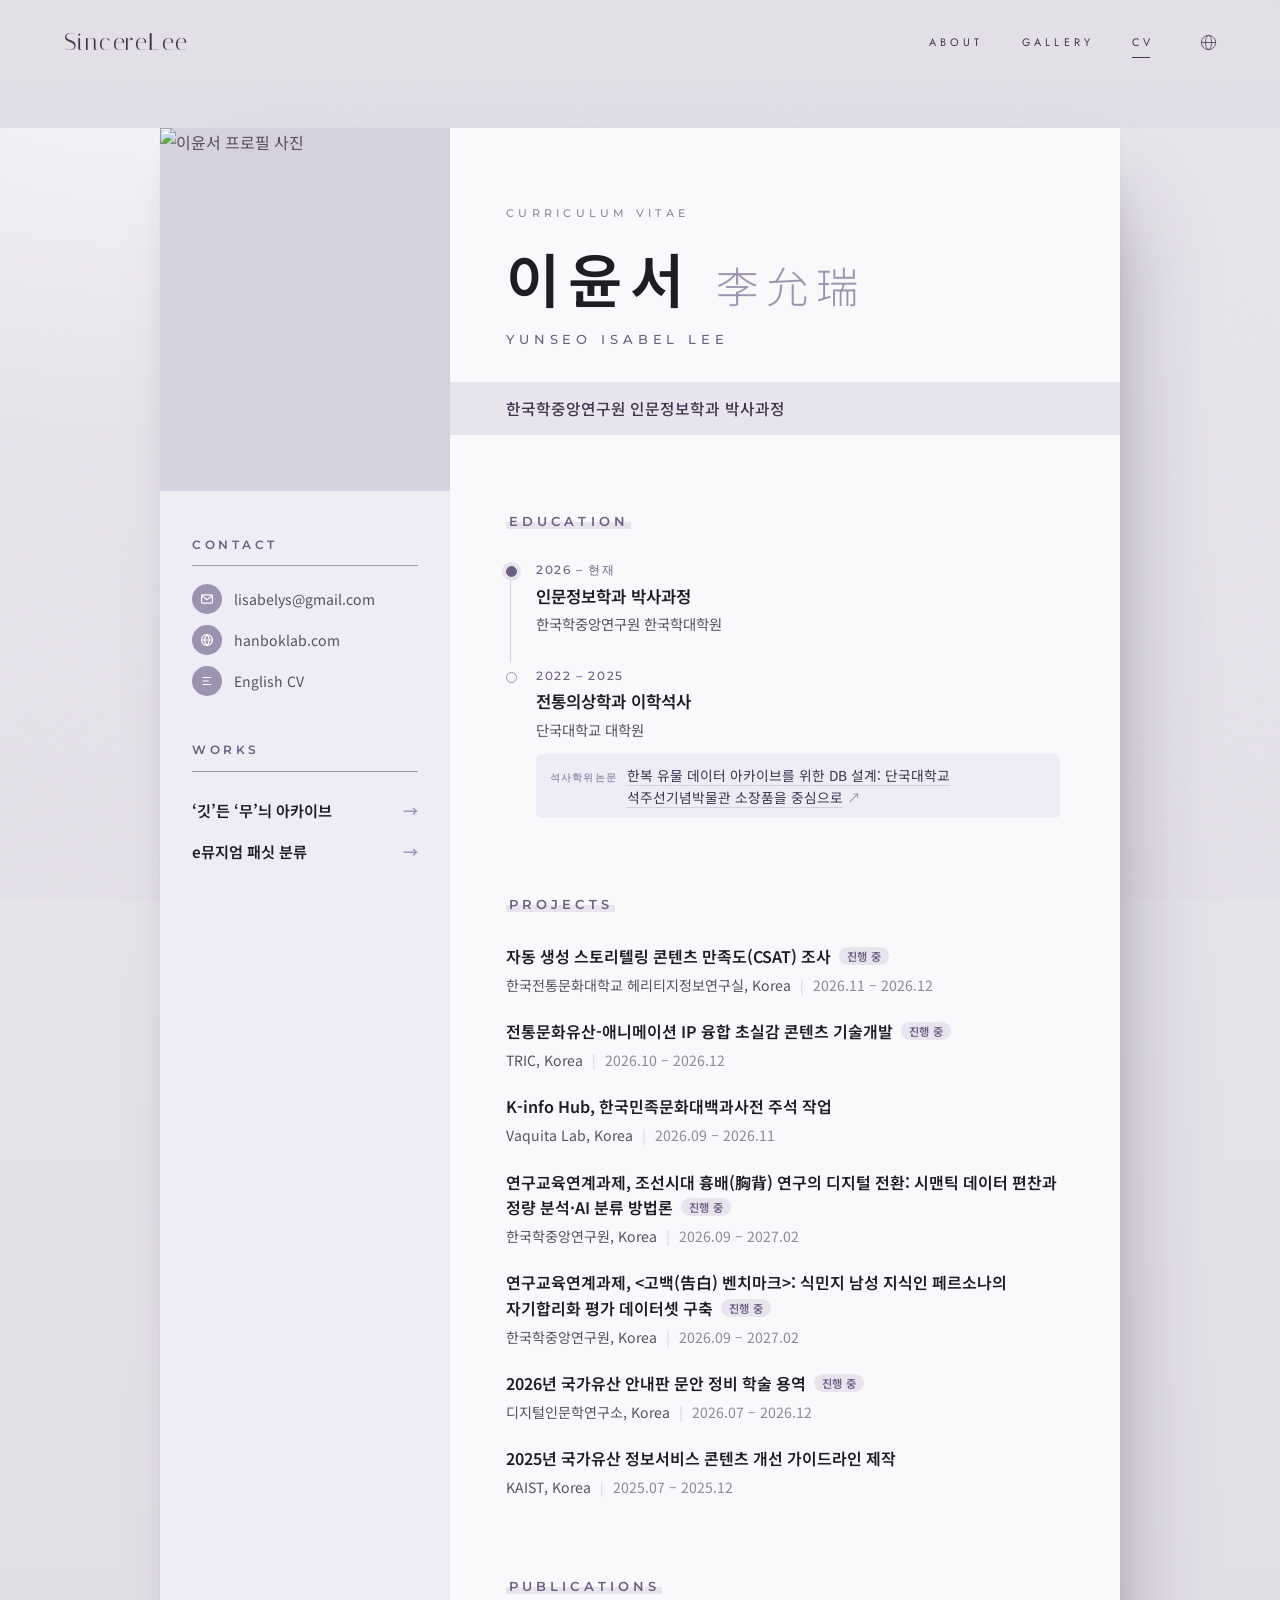
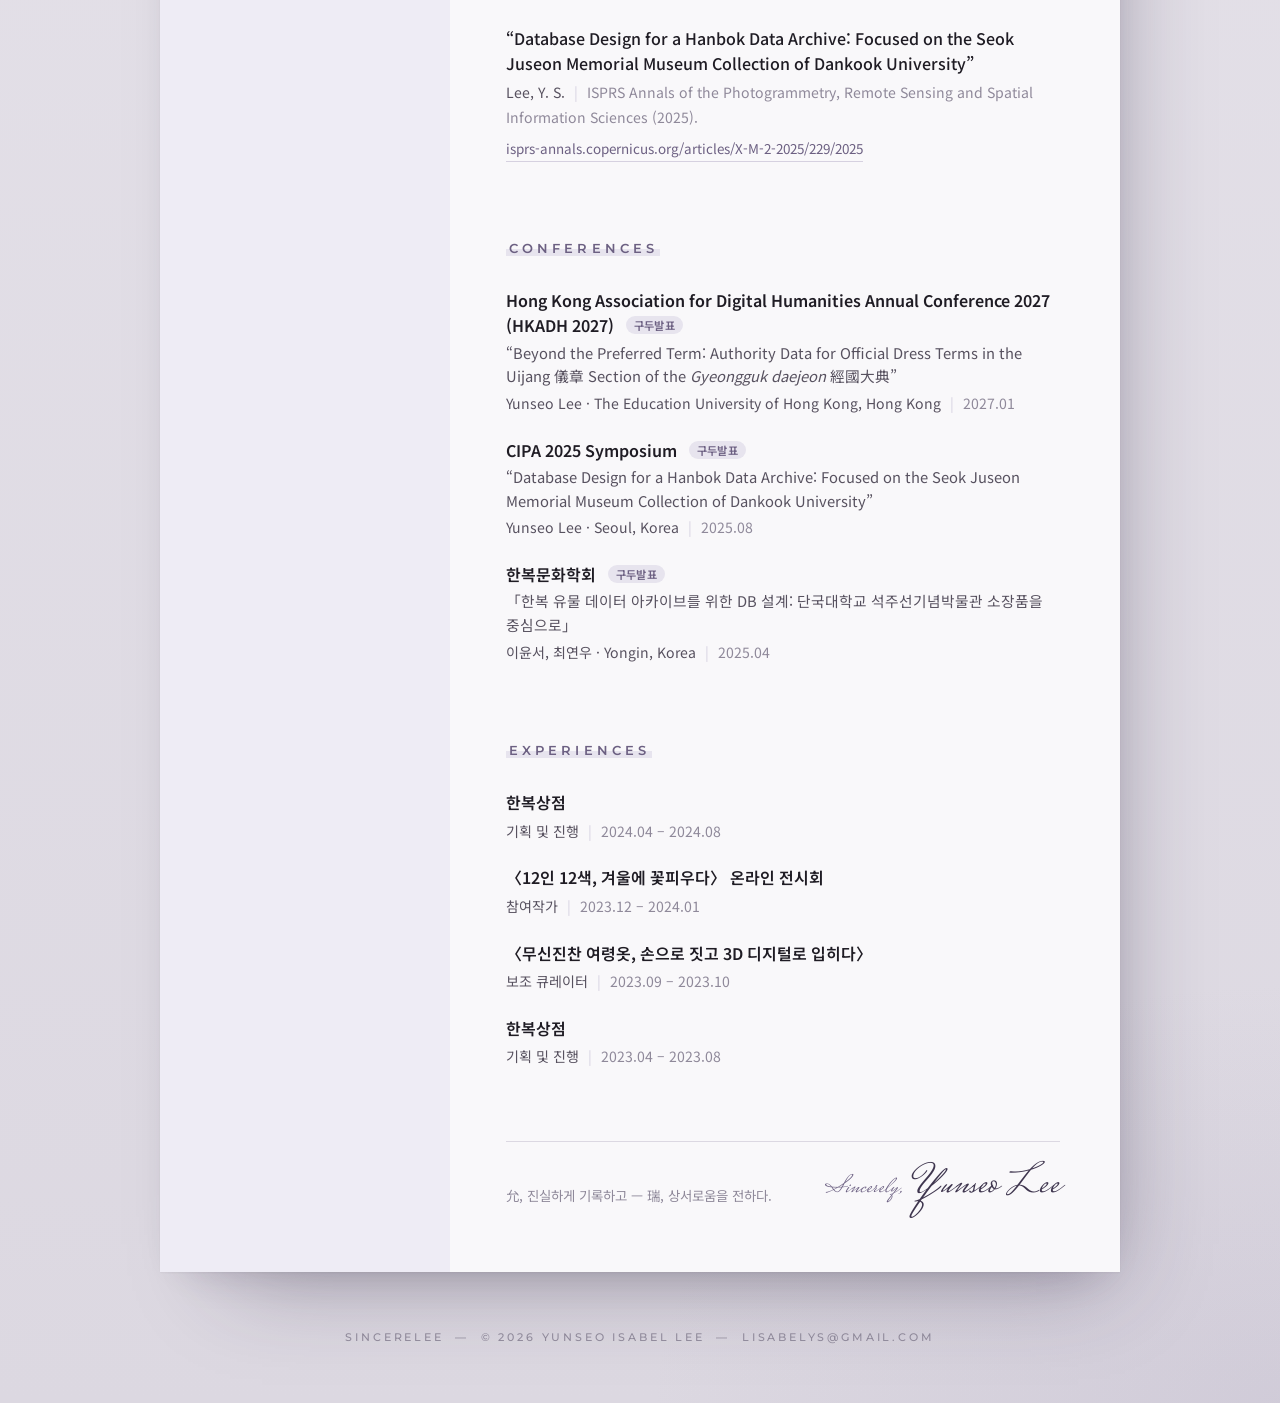
==== commit db782e1f: "CV (KO): label oral presentations 구두발표 The Korean CV now says 구두발표 instead of Oral, styled like the " ====
--- a/cv/index.html
+++ b/cv/index.html
@@ -141,7 +141,6 @@
       font-size: 0.7rem; font-weight: 600; letter-spacing: 0.02em; vertical-align: 2px;
     }
     .entry.now h3::after { content: "진행 중"; }
-    .entry .tag { font-family: var(--label); letter-spacing: 0.08em; text-transform: uppercase; font-size: 0.64rem; }
     .entry .pt { font-weight: 500; }
     .entry .paper { margin: 2px 0 0; font-size: 0.92rem; line-height: 1.6; color: var(--text); word-break: keep-all; }
     .entry .paper em { font-style: italic; }
@@ -366,17 +365,17 @@
         <section class="m-sec">
           <h2 class="m-h"><span>Conferences</span></h2>
           <div class="entry">
-            <h3>Hong Kong Association for Digital Humanities Annual Conference 2027 (HKADH 2027) <span class="tag">Oral</span></h3>
+            <h3>Hong Kong Association for Digital Humanities Annual Conference 2027 (HKADH 2027) <span class="tag">구두발표</span></h3>
             <p class="paper">“Beyond the Preferred Term: Authority Data for Official Dress Terms in the Uijang 儀章 Section of the <em>Gyeongguk daejeon</em> 經國大典”</p>
             <p class="meta"><b>Yunseo Lee · The Education University of Hong Kong, Hong Kong</b><i>|</i>2027.01</p>
           </div>
           <div class="entry">
-            <h3>CIPA 2025 Symposium <span class="tag">Oral</span></h3>
+            <h3>CIPA 2025 Symposium <span class="tag">구두발표</span></h3>
             <p class="paper">“Database Design for a Hanbok Data Archive: Focused on the Seok Juseon Memorial Museum Collection of Dankook University”</p>
             <p class="meta"><b>Yunseo Lee · Seoul, Korea</b><i>|</i>2025.08</p>
           </div>
           <div class="entry">
-            <h3>한복문화학회 <span class="tag">Oral</span></h3>
+            <h3>한복문화학회 <span class="tag">구두발표</span></h3>
             <p class="paper">「한복 유물 데이터 아카이브를 위한 DB 설계: 단국대학교 석주선기념박물관 소장품을 중심으로」</p>
             <p class="meta"><b>이윤서, 최연우 · Yongin, Korea</b><i>|</i>2025.04</p>
           </div>
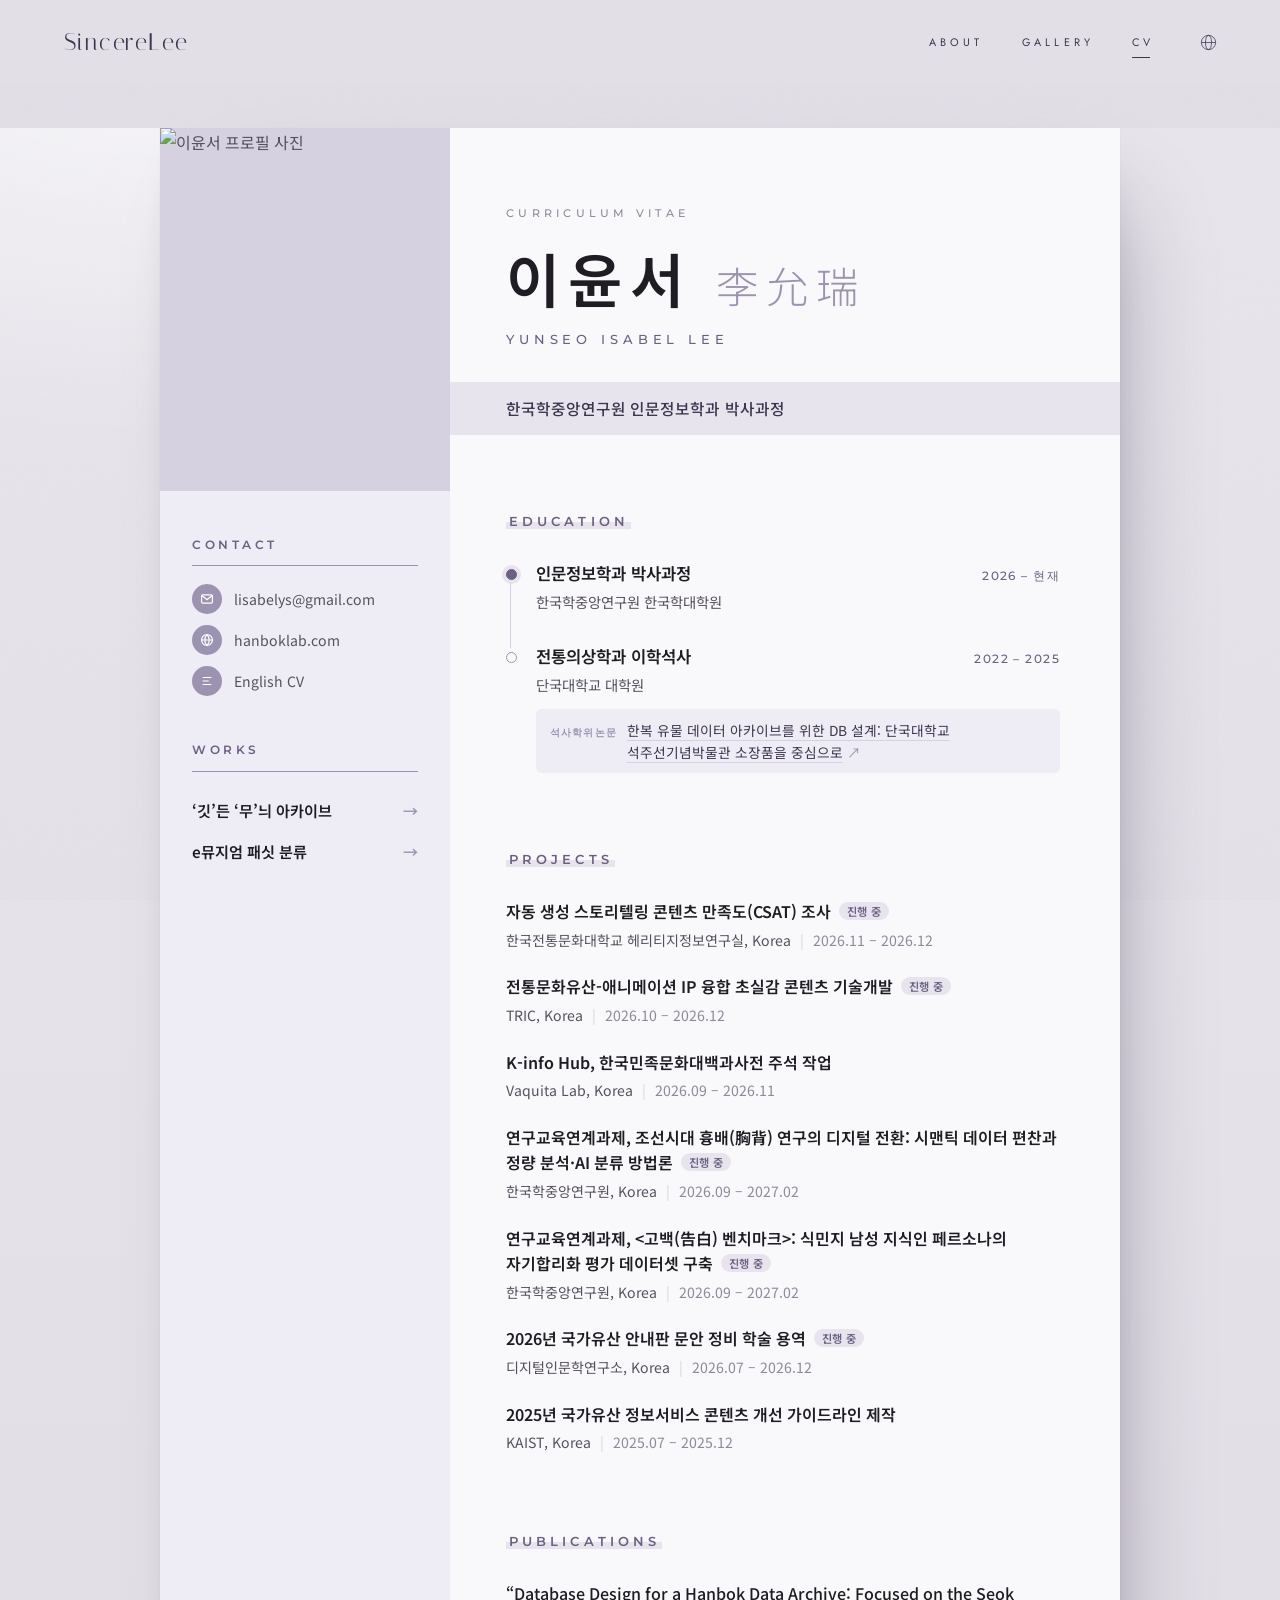
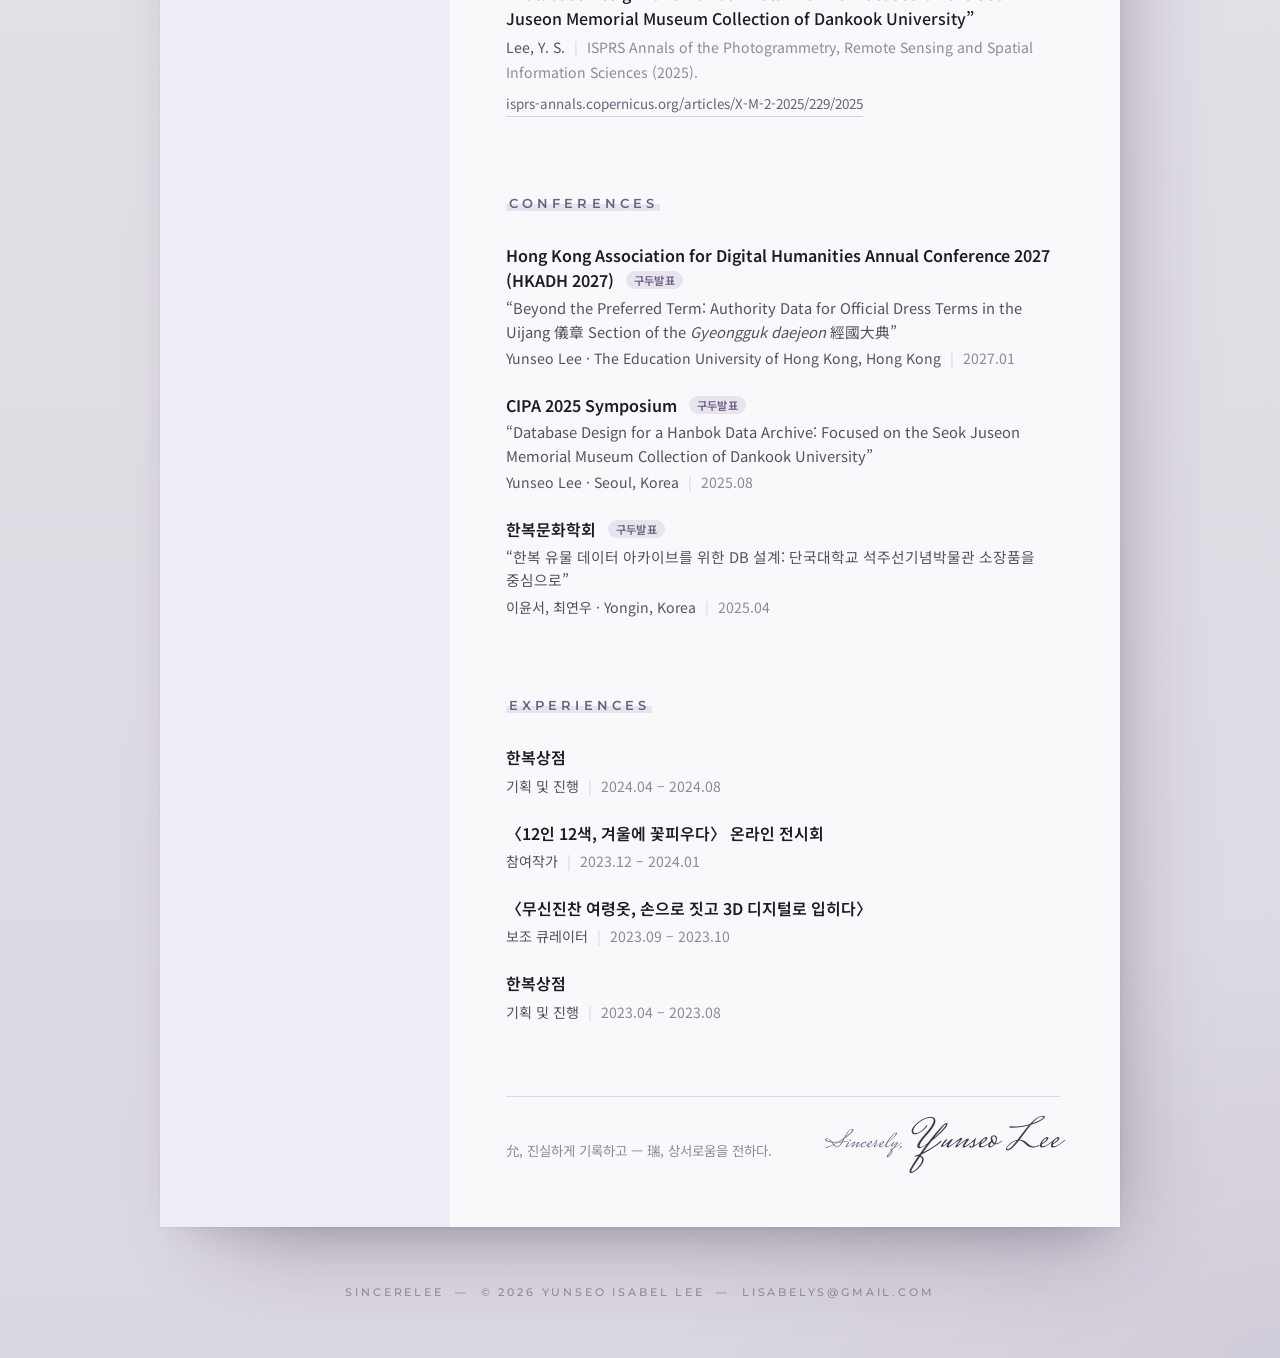
==== commit 54b12a2c: "CV: Education dates beside the degree; unify paper-title quotes - Education: degree on the left, dat" ====
--- a/cv/index.html
+++ b/cv/index.html
@@ -156,16 +156,17 @@
     .edu-item { position: relative; padding: 0 0 30px 30px; }
     .edu-item:last-child { padding-bottom: 0; }
     .edu-item::before { /* dot */
-      content: ""; position: absolute; left: 0; top: 5px;
+      content: ""; position: absolute; left: 0; top: 8px;
       width: 9px; height: 9px; border-radius: 50%;
       background: var(--sheet); border: 1.5px solid var(--haze);
     }
     .edu-item.now::before { background: var(--slate); border-color: var(--slate); box-shadow: 0 0 0 4px var(--band); }
     .edu-item:not(:last-child)::after { /* rail to the next dot */
-      content: ""; position: absolute; left: 4px; top: 19px; bottom: 4px; width: 1px; background: var(--mist);
-    }
-    .edu-yr { margin: 0; font-family: var(--label); font-weight: 500; font-size: 0.72rem; letter-spacing: 0.14em; line-height: 1.6; color: var(--slate); }
-    .edu-item h3 { margin: 4px 0 0; font-size: 1.04rem; font-weight: 600; line-height: 1.55; color: var(--ink); word-break: keep-all; }
+      content: ""; position: absolute; left: 4px; top: 22px; bottom: -4px; width: 1px; background: var(--mist);
+    }
+    .edu-row { display: flex; flex-wrap: wrap; align-items: baseline; justify-content: space-between; gap: 2px 20px; }
+    .edu-yr { flex: none; margin: 0; font-family: var(--label); font-weight: 500; font-size: 0.74rem; letter-spacing: 0.12em; line-height: 1.6; color: var(--slate); }
+    .edu-item h3 { margin: 0; font-size: 1.04rem; font-weight: 600; line-height: 1.55; color: var(--ink); word-break: keep-all; }
     .edu-item .school { margin: 2px 0 0; font-size: 0.9rem; color: var(--text); }
     .edu-item .thesis {
       display: flex; align-items: baseline; gap: 10px;
@@ -308,13 +309,17 @@
           <h2 class="m-h"><span>Education</span></h2>
           <ol class="edu">
             <li class="edu-item" data-period="2026-01/">
-              <p class="edu-yr">2026 – 현재</p>
-              <h3>인문정보학과 박사과정</h3>
+              <div class="edu-row">
+                <h3>인문정보학과 박사과정</h3>
+                <p class="edu-yr">2026 – 현재</p>
+              </div>
               <p class="school">한국학중앙연구원 한국학대학원</p>
             </li>
             <li class="edu-item">
-              <p class="edu-yr">2022 – 2025</p>
-              <h3>전통의상학과 이학석사</h3>
+              <div class="edu-row">
+                <h3>전통의상학과 이학석사</h3>
+                <p class="edu-yr">2022 – 2025</p>
+              </div>
               <p class="school">단국대학교 대학원</p>
               <p class="thesis"><small>석사학위논문</small><a href="https://www.riss.kr/link?id=T17183184">한복 유물 데이터 아카이브를 위한 DB 설계: 단국대학교 석주선기념박물관 소장품을 <span style="white-space:nowrap">중심으로<i>↗</i></span></a></p>
             </li>
@@ -376,7 +381,7 @@
           </div>
           <div class="entry">
             <h3>한복문화학회 <span class="tag">구두발표</span></h3>
-            <p class="paper">「한복 유물 데이터 아카이브를 위한 DB 설계: 단국대학교 석주선기념박물관 소장품을 중심으로」</p>
+            <p class="paper">“한복 유물 데이터 아카이브를 위한 DB 설계: 단국대학교 석주선기념박물관 소장품을 중심으로”</p>
             <p class="meta"><b>이윤서, 최연우 · Yongin, Korea</b><i>|</i>2025.04</p>
           </div>
         </section>
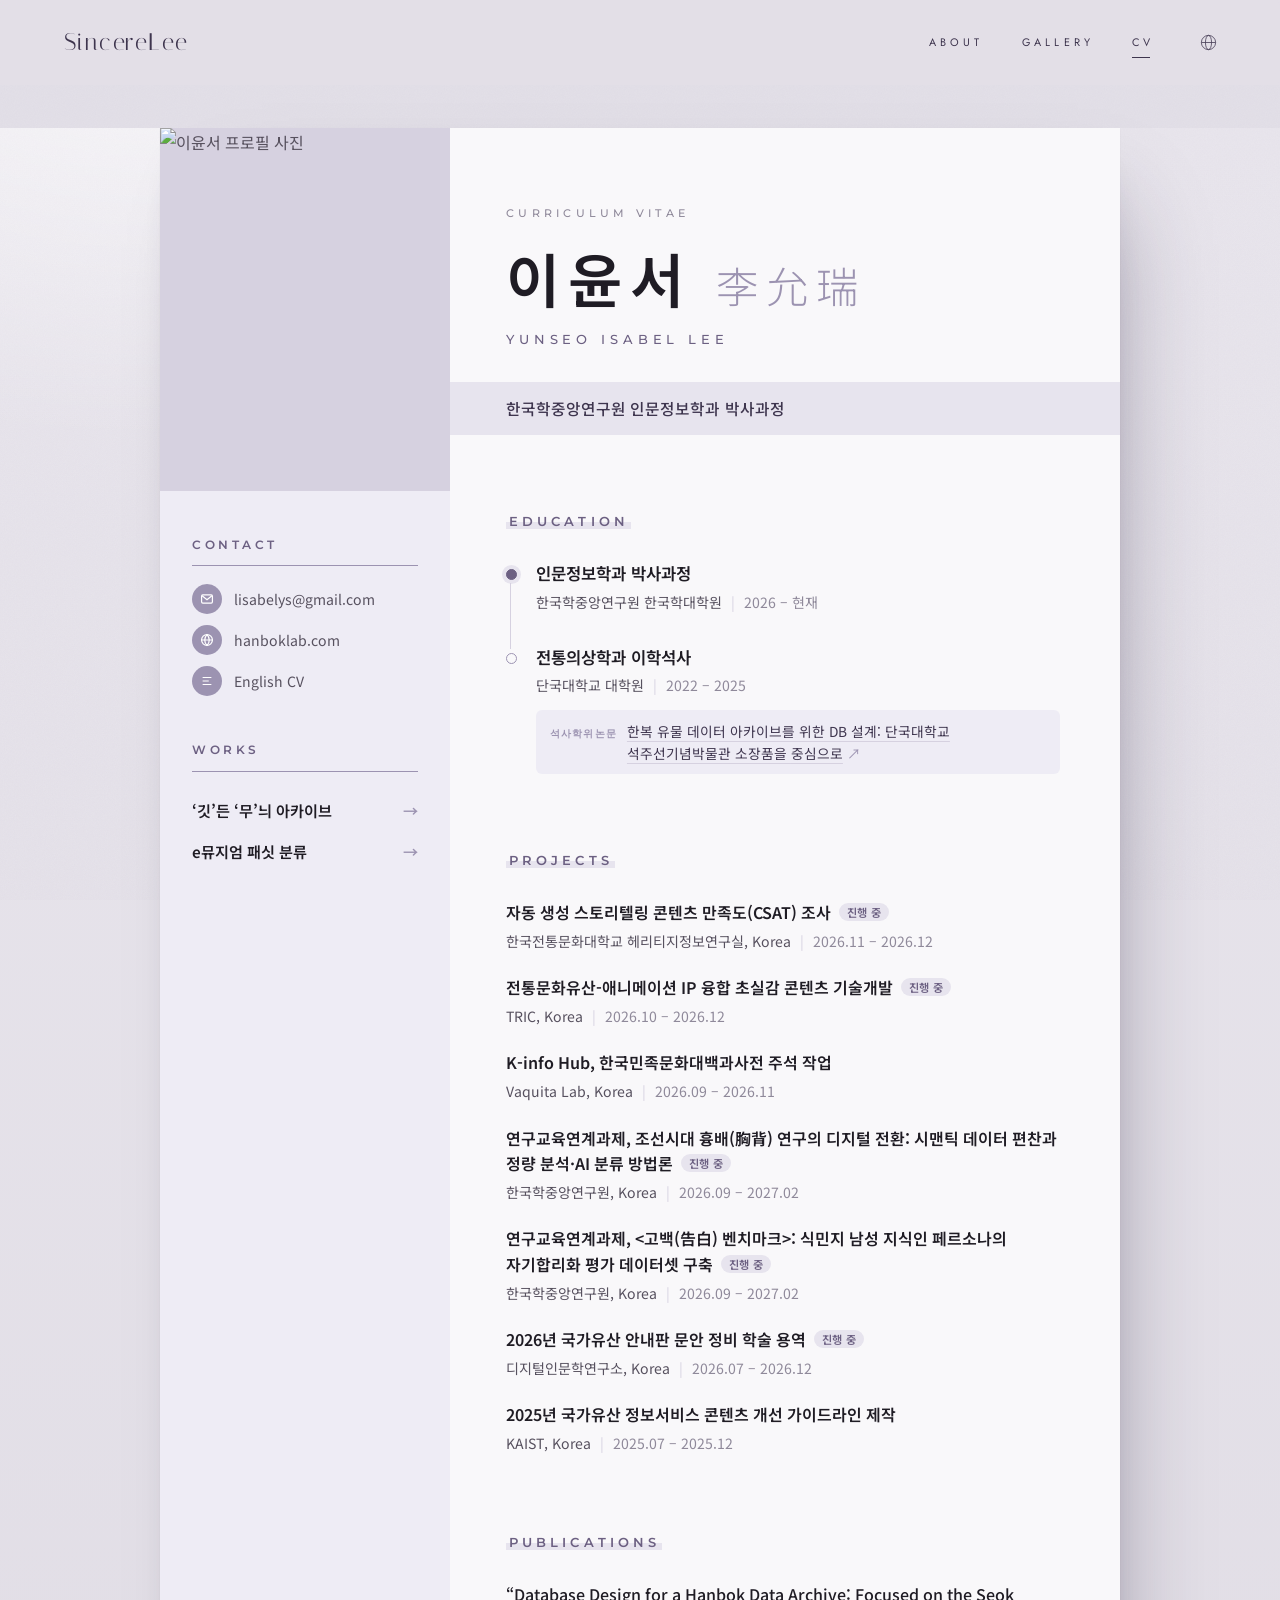
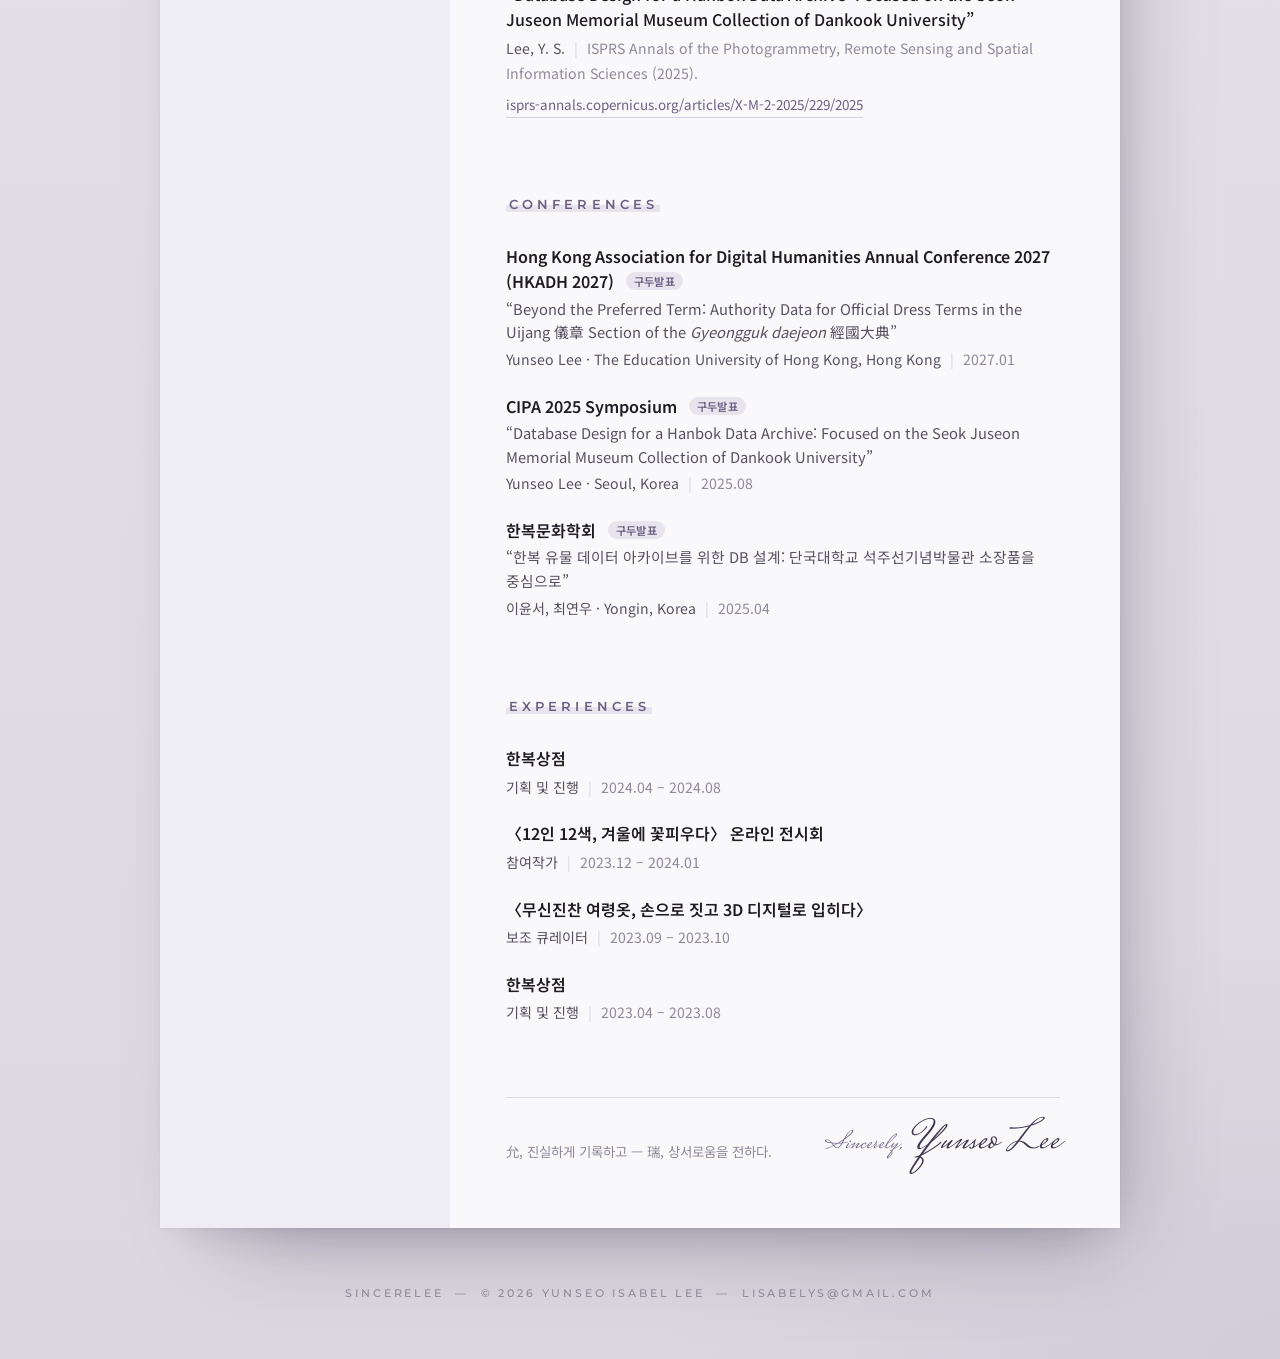
==== commit 237429f1: "CV: Education dates in the meta line, like the other sections Moves the Education dates from the rig" ====
--- a/cv/index.html
+++ b/cv/index.html
@@ -164,10 +164,10 @@
     .edu-item:not(:last-child)::after { /* rail to the next dot */
       content: ""; position: absolute; left: 4px; top: 22px; bottom: -4px; width: 1px; background: var(--mist);
     }
-    .edu-row { display: flex; flex-wrap: wrap; align-items: baseline; justify-content: space-between; gap: 2px 20px; }
-    .edu-yr { flex: none; margin: 0; font-family: var(--label); font-weight: 500; font-size: 0.74rem; letter-spacing: 0.12em; line-height: 1.6; color: var(--slate); }
     .edu-item h3 { margin: 0; font-size: 1.04rem; font-weight: 600; line-height: 1.55; color: var(--ink); word-break: keep-all; }
-    .edu-item .school { margin: 2px 0 0; font-size: 0.9rem; color: var(--text); }
+    .edu-item .meta { margin: 3px 0 0; font-size: 0.88rem; color: var(--muted); }
+    .edu-item .meta b { font-weight: 400; color: var(--text); }
+    .edu-item .meta i { font-style: normal; margin: 0 9px; color: var(--mist); }
     .edu-item .thesis {
       display: flex; align-items: baseline; gap: 10px;
       margin: 12px 0 0; padding: 10px 14px; border-radius: 6px;
@@ -238,7 +238,7 @@
     @media (max-width: 560px) {
       .en { letter-spacing: 0.26em; }
       .band { font-size: 0.9rem; letter-spacing: 0.02em; }
-      .entry .meta i { margin: 0 6px; }
+      .entry .meta i, .edu-item .meta i { margin: 0 6px; }
       .edu-item .thesis { flex-direction: column; gap: 2px; }
       .script { font-size: 2.3rem; }
     }
@@ -309,18 +309,12 @@
           <h2 class="m-h"><span>Education</span></h2>
           <ol class="edu">
             <li class="edu-item" data-period="2026-01/">
-              <div class="edu-row">
-                <h3>인문정보학과 박사과정</h3>
-                <p class="edu-yr">2026 – 현재</p>
-              </div>
-              <p class="school">한국학중앙연구원 한국학대학원</p>
+              <h3>인문정보학과 박사과정</h3>
+              <p class="meta"><b>한국학중앙연구원 한국학대학원</b><i>|</i>2026 – 현재</p>
             </li>
             <li class="edu-item">
-              <div class="edu-row">
-                <h3>전통의상학과 이학석사</h3>
-                <p class="edu-yr">2022 – 2025</p>
-              </div>
-              <p class="school">단국대학교 대학원</p>
+              <h3>전통의상학과 이학석사</h3>
+              <p class="meta"><b>단국대학교 대학원</b><i>|</i>2022 – 2025</p>
               <p class="thesis"><small>석사학위논문</small><a href="https://www.riss.kr/link?id=T17183184">한복 유물 데이터 아카이브를 위한 DB 설계: 단국대학교 석주선기념박물관 소장품을 <span style="white-space:nowrap">중심으로<i>↗</i></span></a></p>
             </li>
           </ol>
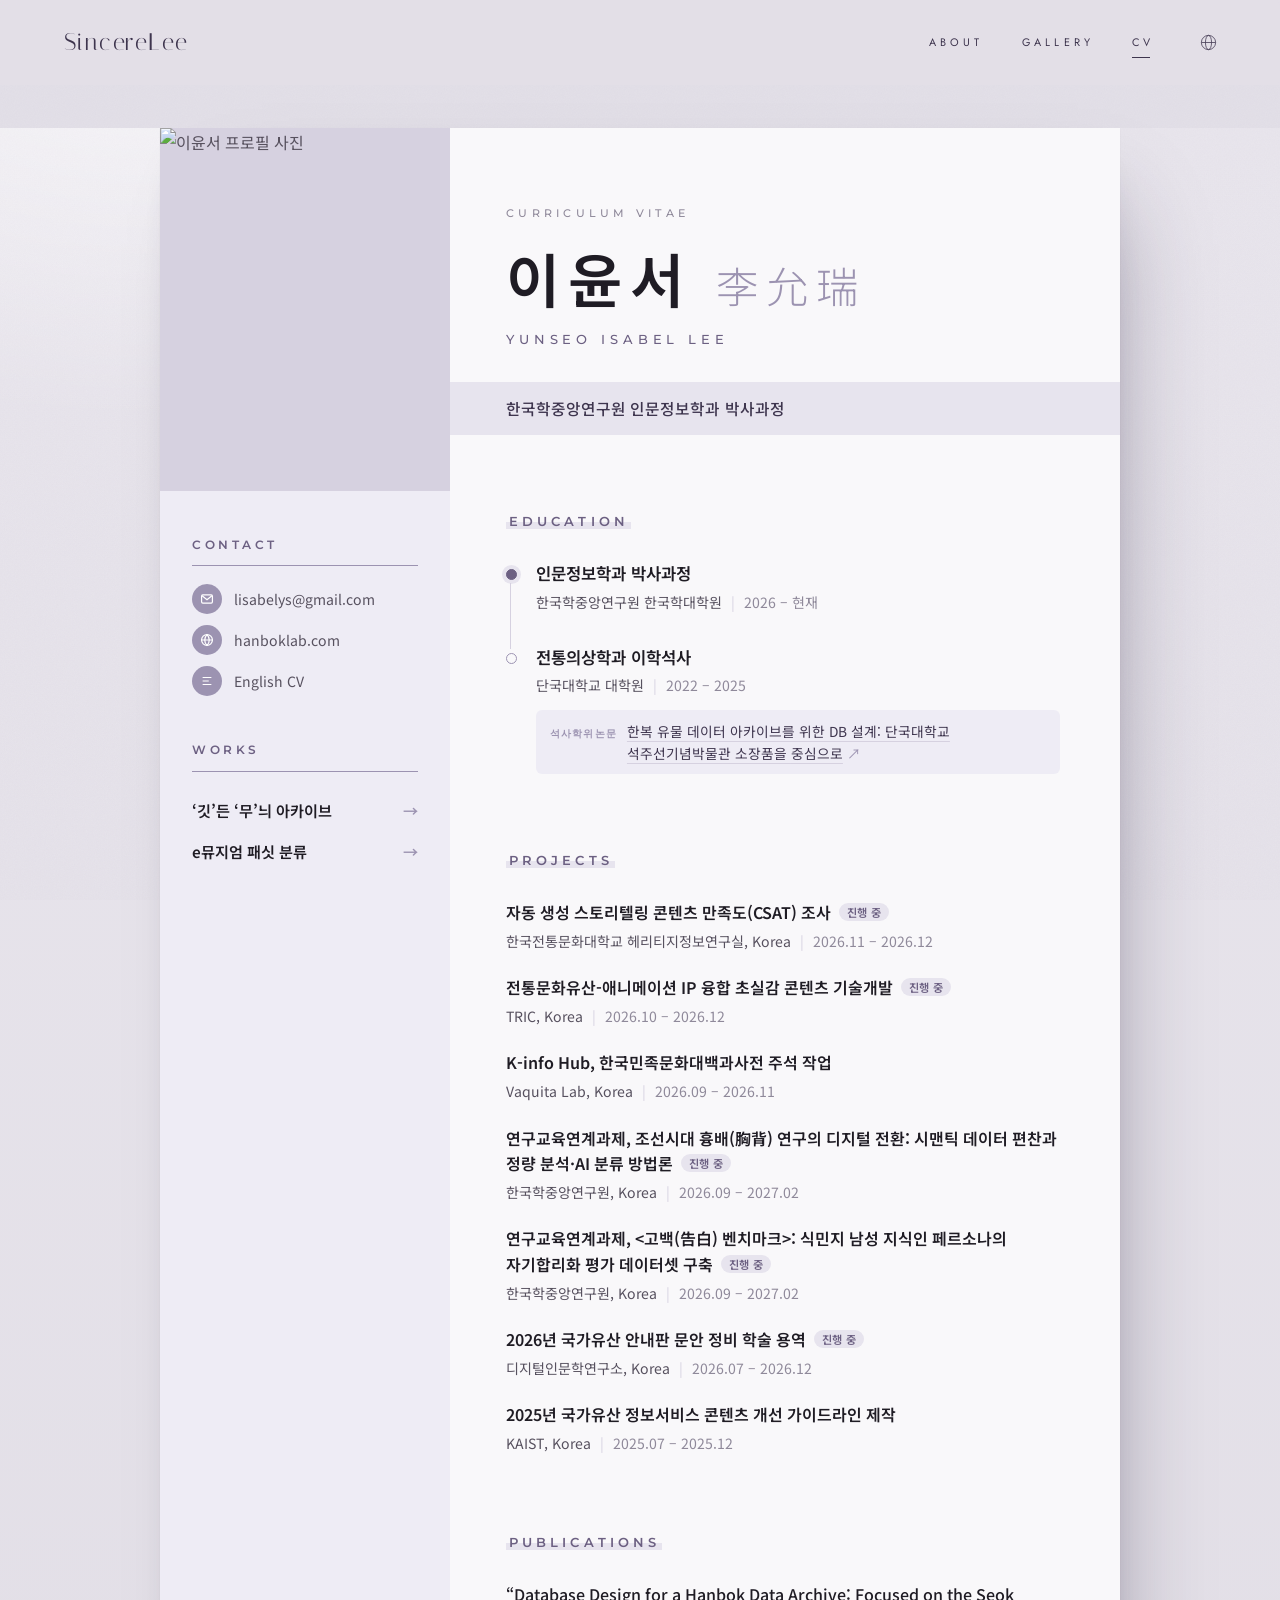
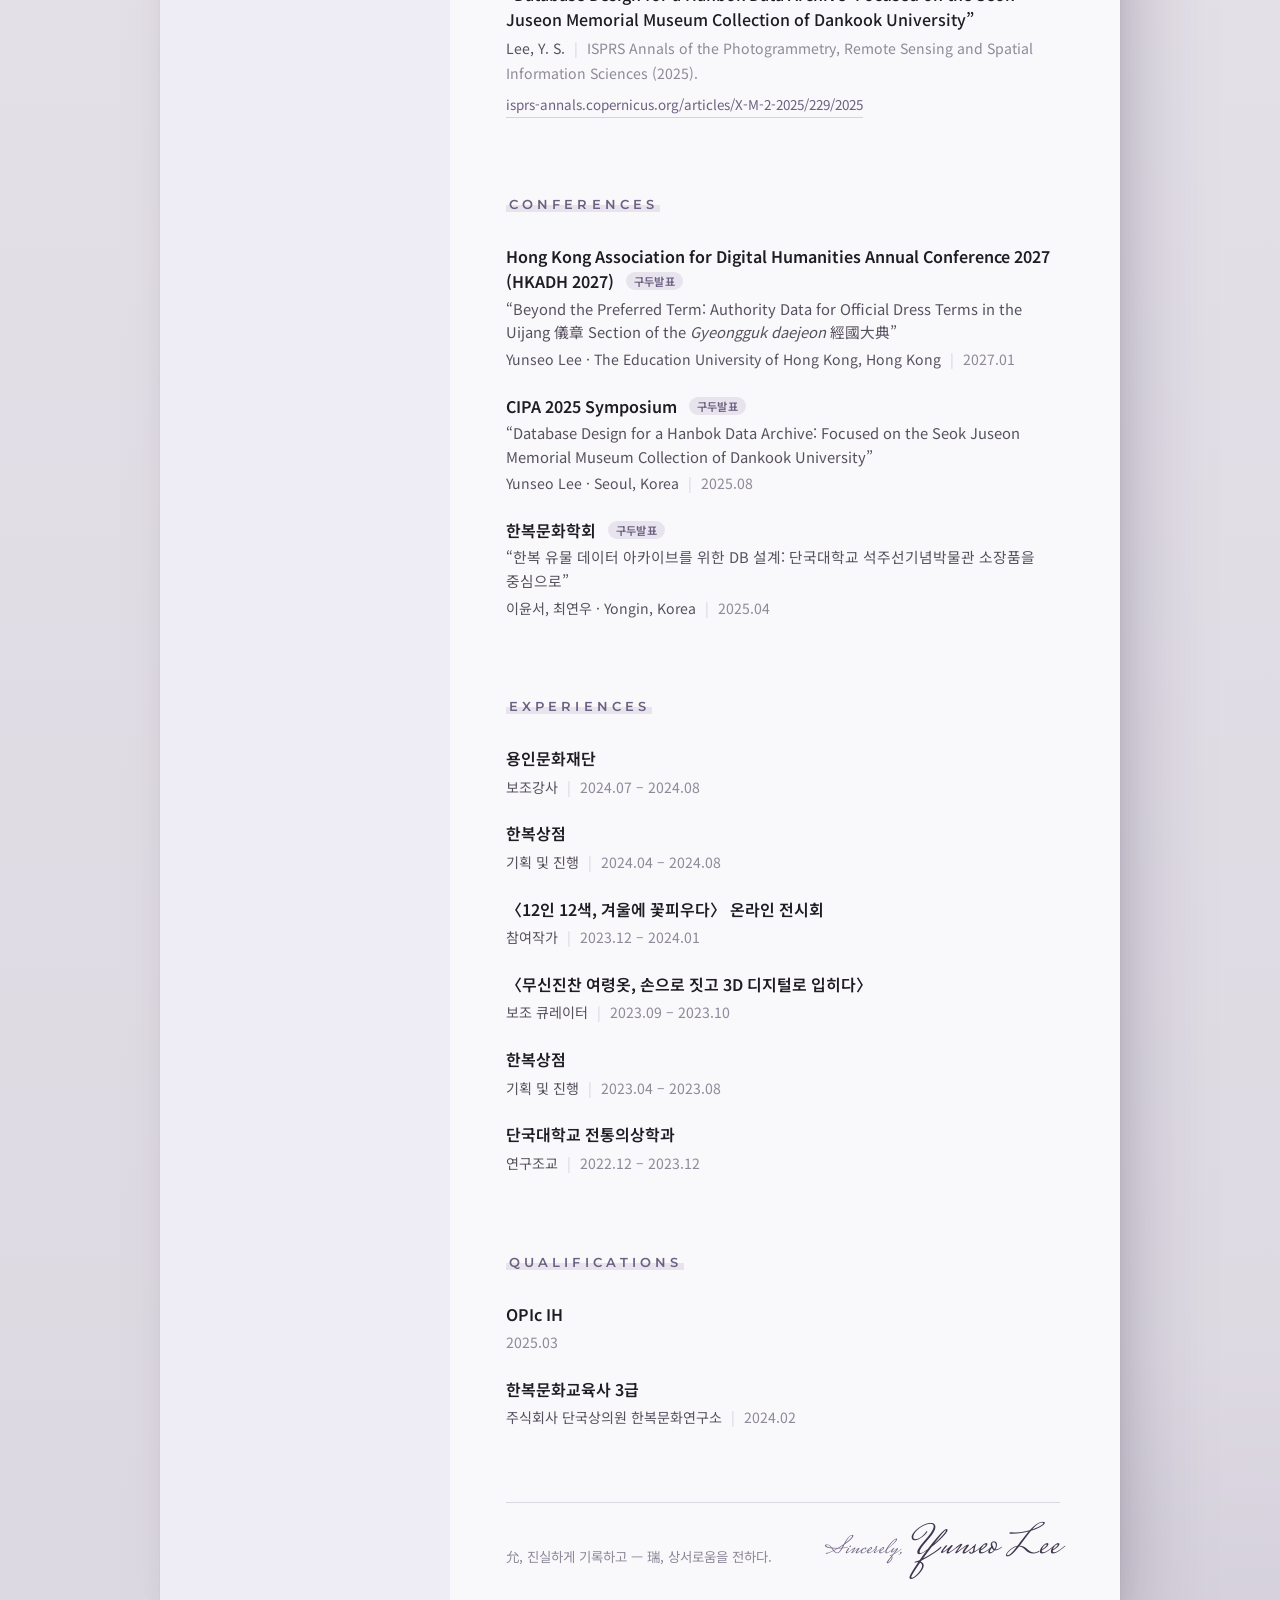
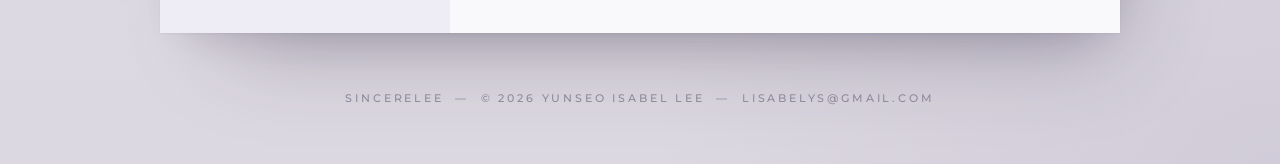
==== commit a3ad8e21: "CV: add two experiences and a Qualifications section - Experiences: 용인문화재단 assistant instructor (202" ====
--- a/cv/index.html
+++ b/cv/index.html
@@ -383,6 +383,10 @@
         <section class="m-sec">
           <h2 class="m-h"><span>Experiences</span></h2>
           <div class="entry">
+            <h3>용인문화재단</h3>
+            <p class="meta"><b>보조강사</b><i>|</i>2024.07 – 2024.08</p>
+          </div>
+          <div class="entry">
             <h3>한복상점</h3>
             <p class="meta"><b>기획 및 진행</b><i>|</i>2024.04 – 2024.08</p>
           </div>
@@ -397,6 +401,22 @@
           <div class="entry">
             <h3>한복상점</h3>
             <p class="meta"><b>기획 및 진행</b><i>|</i>2023.04 – 2023.08</p>
+          </div>
+          <div class="entry">
+            <h3>단국대학교 전통의상학과</h3>
+            <p class="meta"><b>연구조교</b><i>|</i>2022.12 – 2023.12</p>
+          </div>
+        </section>
+
+        <section class="m-sec">
+          <h2 class="m-h"><span>Qualifications</span></h2>
+          <div class="entry">
+            <h3>OPIc IH</h3>
+            <p class="meta">2025.03</p>
+          </div>
+          <div class="entry">
+            <h3>한복문화교육사 3급</h3>
+            <p class="meta"><b>주식회사 단국상의원 한복문화연구소</b><i>|</i>2024.02</p>
           </div>
         </section>
 
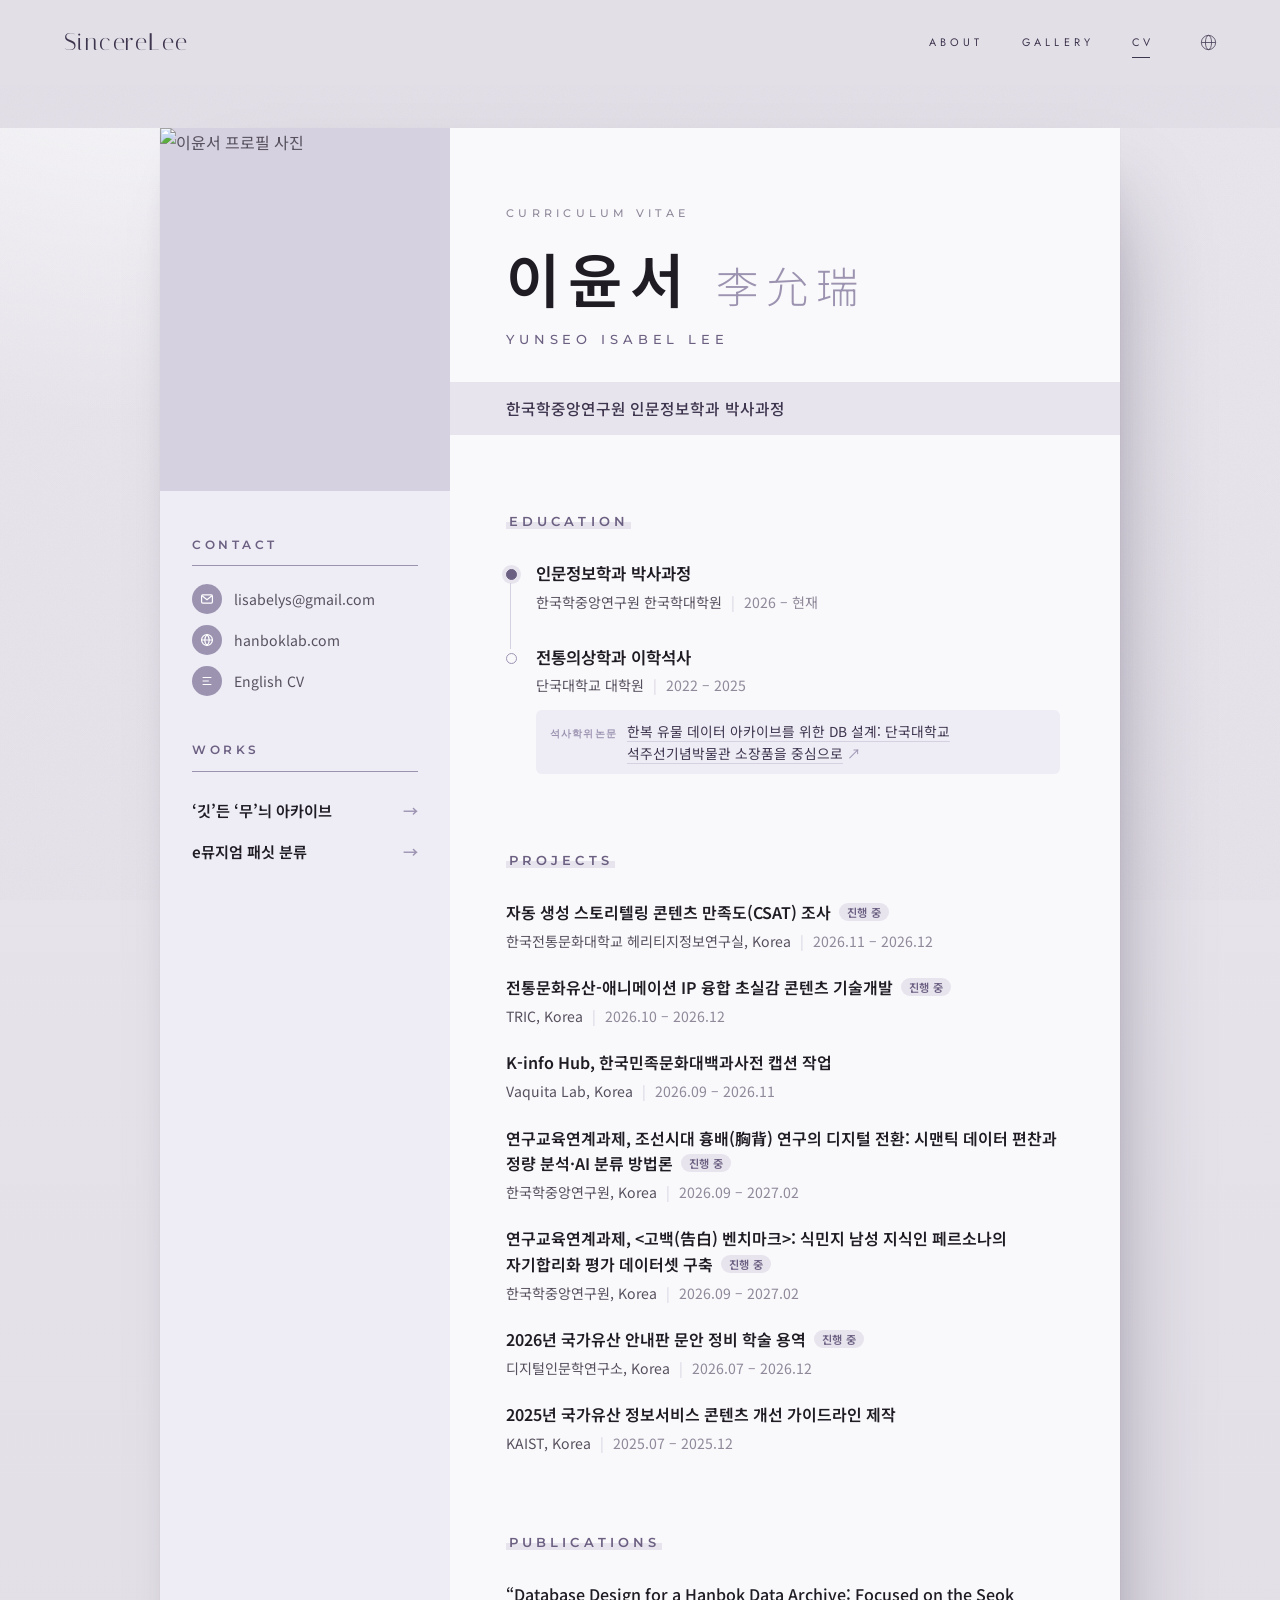
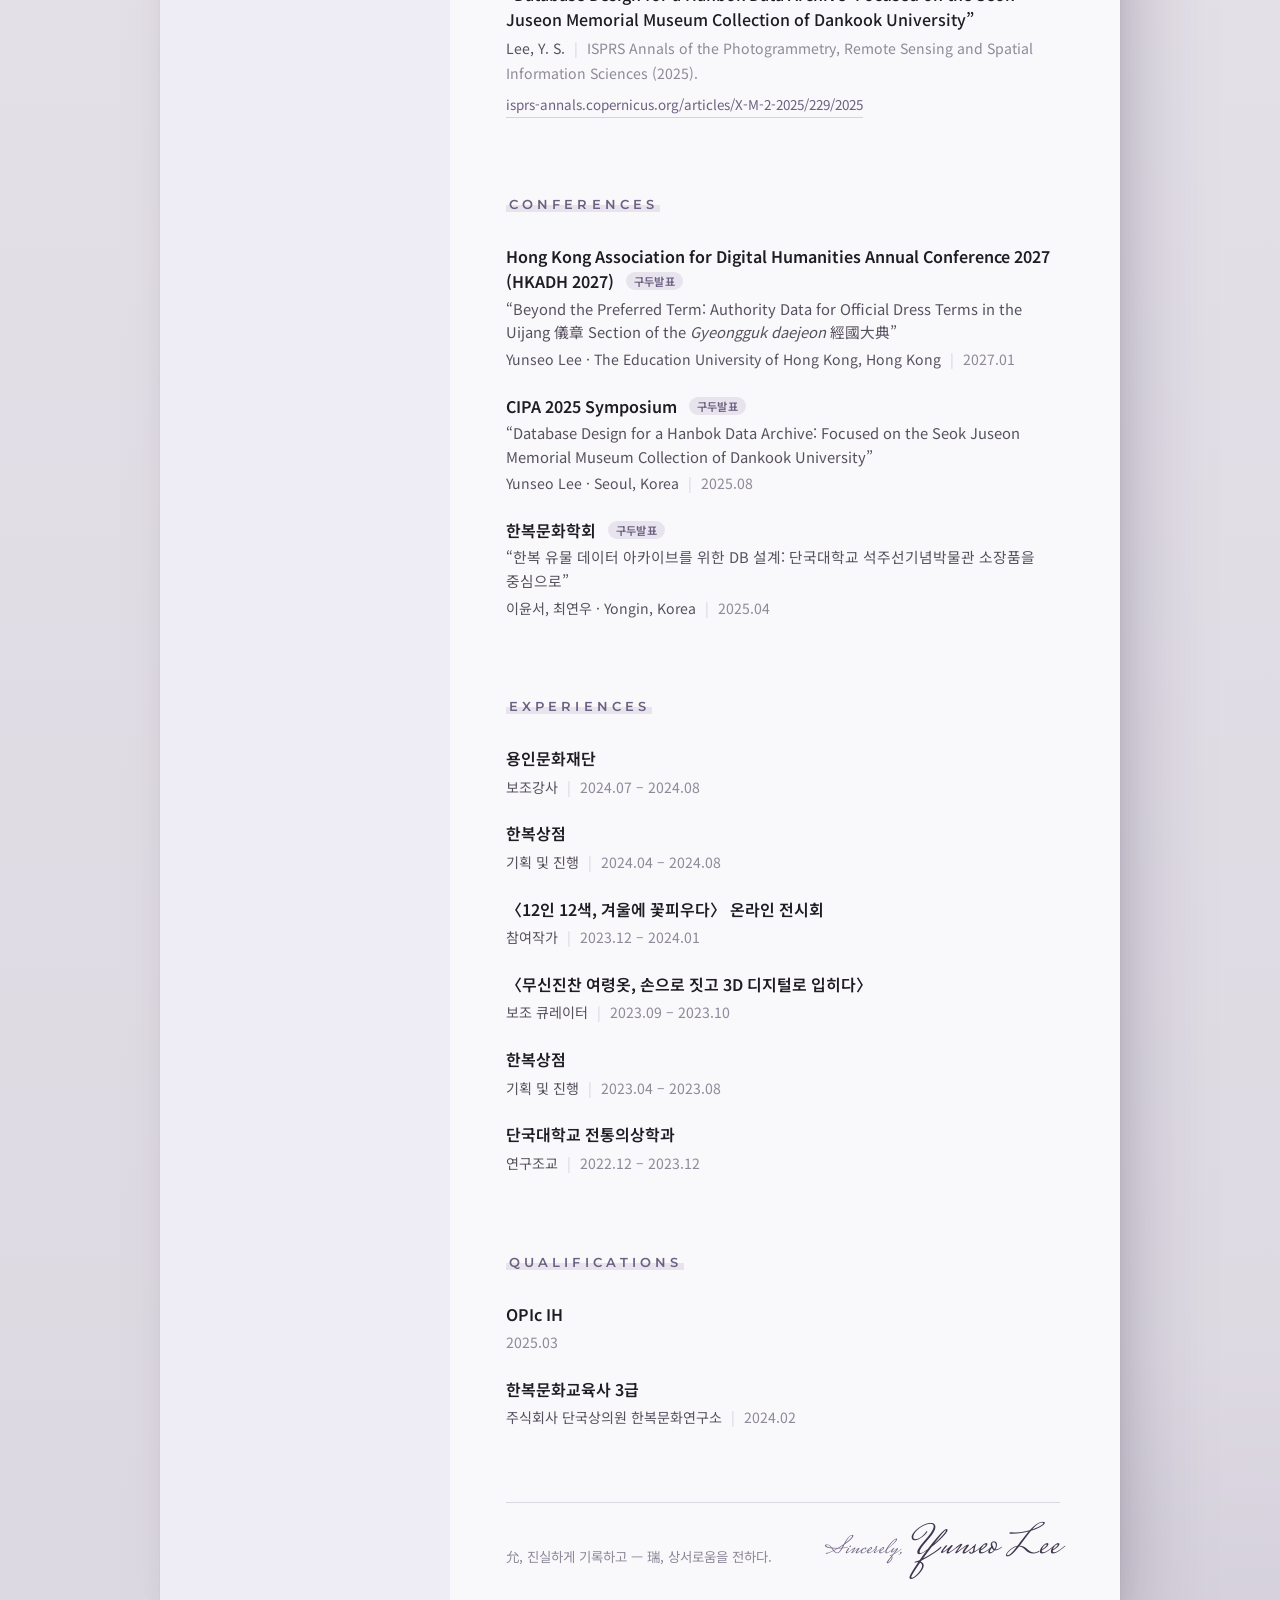
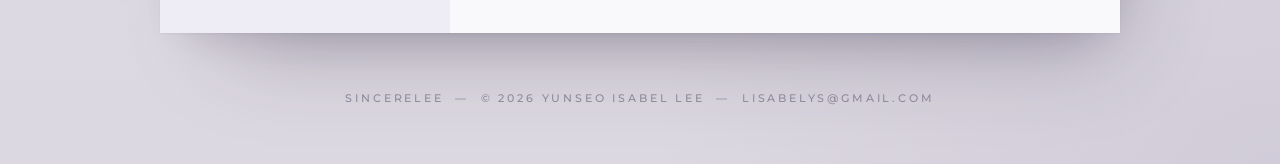
==== commit cfa797e1: "CV: K-info Hub entry is captioning work, not annotation Co-Authored-By: Claude Opus 5.5 <noreply@ant" ====
--- a/cv/index.html
+++ b/cv/index.html
@@ -331,7 +331,7 @@
             <p class="meta"><b>TRIC, Korea</b><i>|</i>2026.10 – 2026.12</p>
           </div>
           <div class="entry" data-period="2026-09/2026-11">
-            <h3>K-info Hub, 한국민족문화대백과사전 주석 작업</h3>
+            <h3>K-info Hub, 한국민족문화대백과사전 캡션 작업</h3>
             <p class="meta"><b>Vaquita Lab, Korea</b><i>|</i>2026.09 – 2026.11</p>
           </div>
           <div class="entry" data-period="2026-09/2027-02">
